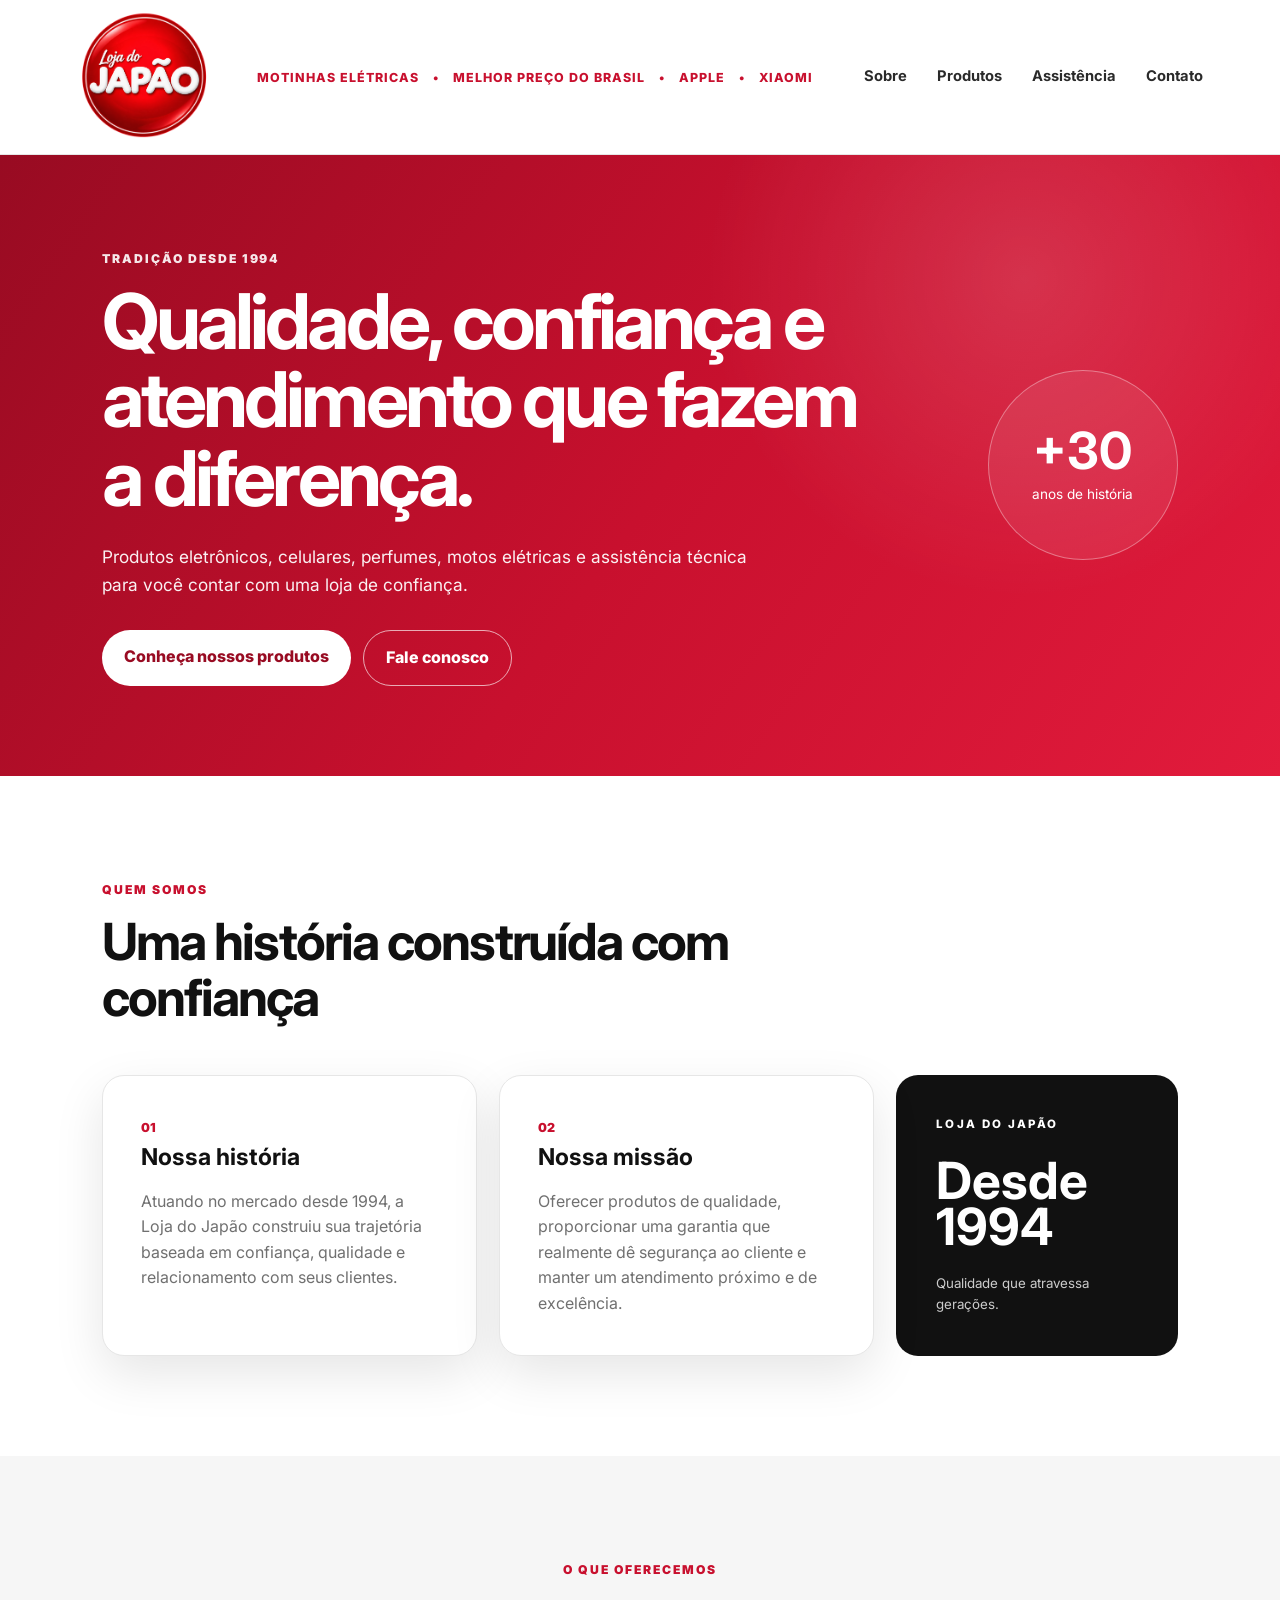
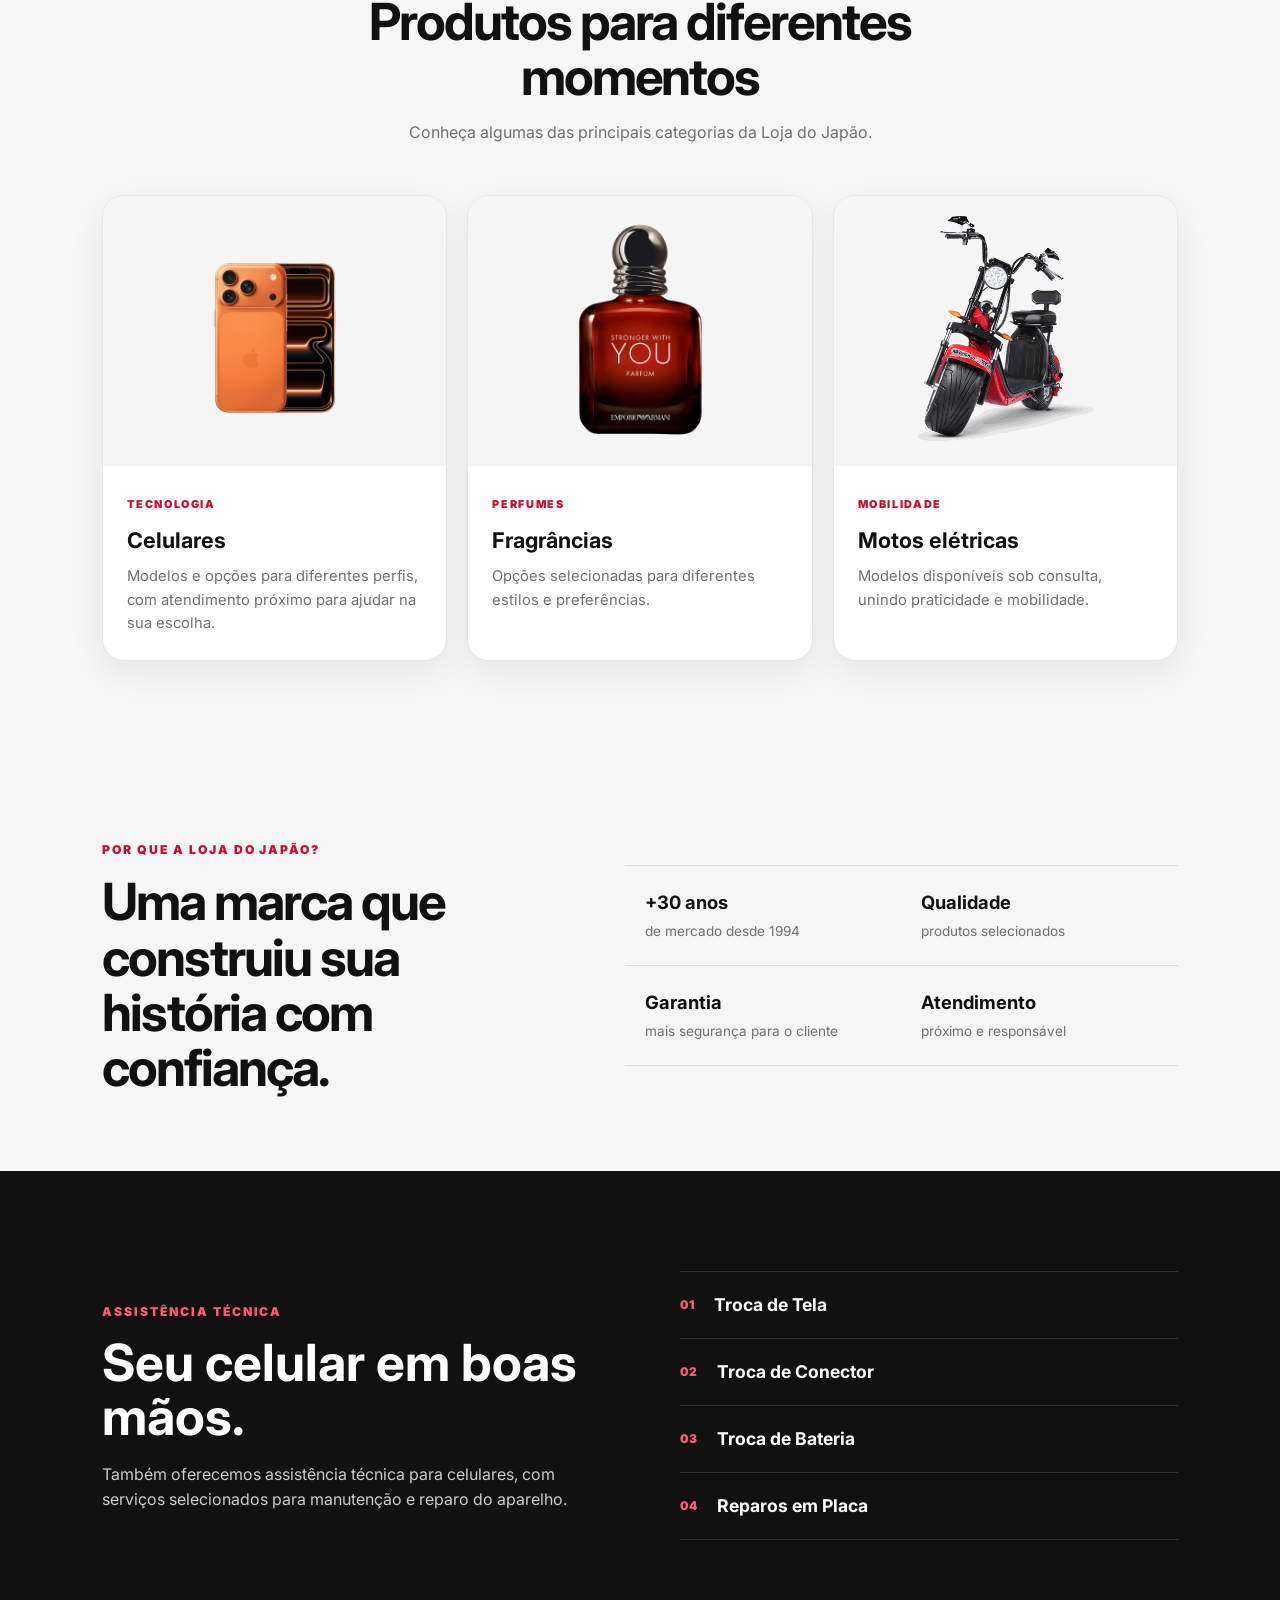
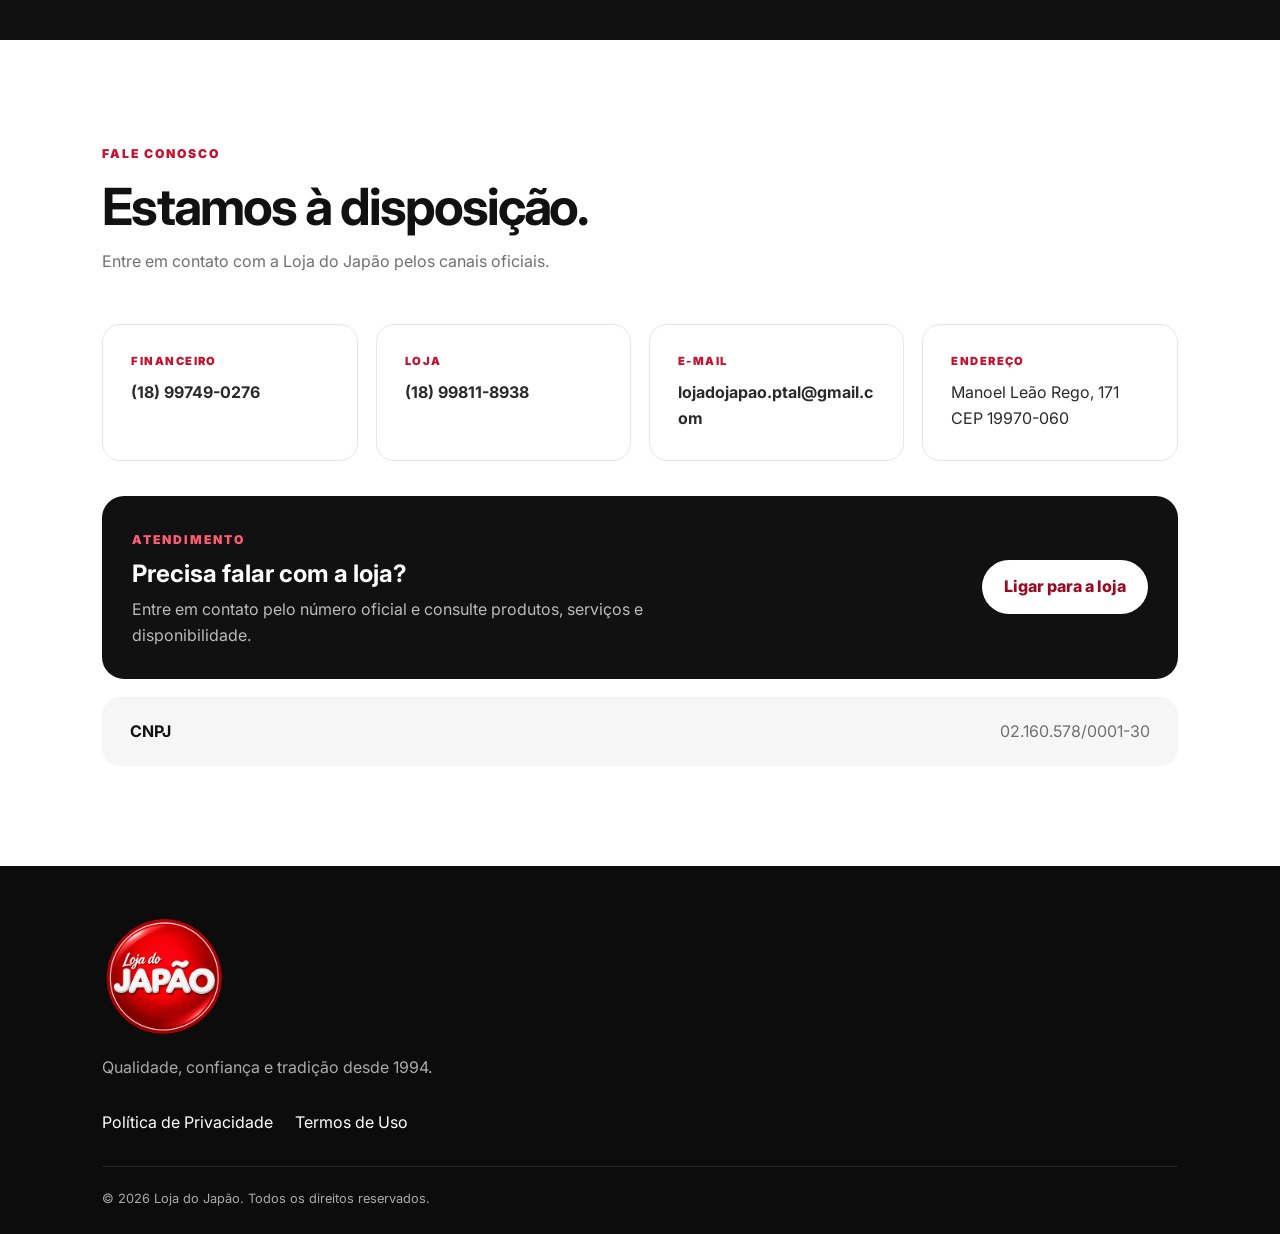
==== index.html @ 344b3c2f "primeira versao do site" ====
<!DOCTYPE html>
<html lang="pt-BR">
<head>
  <meta charset="UTF-8">
  <meta name="viewport" content="width=device-width, initial-scale=1.0">
  <meta name="description" content="Loja do Japão — produtos eletrônicos, celulares, perfumes, motos elétricas e assistência técnica. Desde 1994.">
  <title>Loja do Japão | Financeiro</title>
  <link rel="icon" type="image/png" href="../assets/47261f3b-9f89-4285-891b-f1431dbd8eb9.png">
  <link rel="stylesheet" href="style.css">
</head>
<body>
  <header class="site-header">
    <a class="brand" href="#inicio" aria-label="Loja do Japão - início">
      <img src="assets/47261f3b-9f89-4285-891b-f1431dbd8eb9.png" alt="Logo Loja do Japão">
    </a>

    <div class="header-message">
  <div class="message-track">
    <span>Motinhas Elétricas</span>
    <span>•</span>
    <span>Melhor preço do Brasil</span>
    <span>•</span>
    <span>Apple</span>
    <span>•</span>
    <span>Xiaomi</span>
    <span>•</span>
    <span>Samsung</span>
    <span>•</span>
    <span>Patinetes Elétricos</span>
    <span>•</span>
    <span>Motinhas Infantis</span>
    <span>•</span>
    <span>Qualidade</span>
    <span>•</span>

    <span>Motinhas Elétrica</span>
    <span>•</span>
    <span>Melhor preço do Brasil</span>
    <span>•</span>
    <span>Apple</span>
    <span>•</span>
    <span>Xiaomi</span>
    <span>•</span>
    <span>Samsung</span>
    <span>•</span>
    <span>Patinetes Elétricos</span>
    <span>•</span>
    <span>Motinhas Infantis</span>
    <span>•</span>
    <span>Qualidade</span>
    <span>•</span>
  </div>
</div>

    <button class="menu-toggle" aria-label="Abrir menu" aria-expanded="false">☰</button>

    <nav class="main-nav" aria-label="Navegação principal">
      <a href="#sobre">Sobre</a>
      <a href="#produtos">Produtos</a>
      <a href="#assistencia">Assistência</a>
      <a href="#contato">Contato</a>
    </nav>
  </header>

  <main>
    <section id="inicio" class="hero">
      <div class="hero-content">
        <span class="eyebrow">TRADIÇÃO DESDE 1994</span>
        <h1>Qualidade, confiança e atendimento que fazem a diferença.</h1>
        <p>
          Produtos eletrônicos, celulares, perfumes, motos elétricas e assistência técnica
          para você contar com uma loja de confiança.
        </p>
        <div class="hero-actions">
          <a class="button button-primary" href="#produtos">Conheça nossos produtos</a>
          <a class="button button-light" href="#contato">Fale conosco</a>
        </div>
      </div>
      <div class="hero-badge">
        <strong>+30</strong>
        <span>anos de história</span>
      </div>
    </section>

    <section id="sobre" class="section about">
      <div class="section-heading">
        <span class="eyebrow">QUEM SOMOS</span>
        <h2>Uma história construída com confiança</h2>
      </div>

      <div class="about-grid">
        <article class="about-card history-card">
          <span class="card-number">01</span>
          <h3>Nossa história</h3>
          <p>
            Atuando no mercado desde 1994, a Loja do Japão construiu sua trajetória
            baseada em confiança, qualidade e relacionamento com seus clientes.
          </p>
        </article>

        <article class="about-card mission-card">
          <span class="card-number">02</span>
          <h3>Nossa missão</h3>
          <p>
            Oferecer produtos de qualidade, proporcionar uma garantia que realmente
            dê segurança ao cliente e manter um atendimento próximo e de excelência.
          </p>
        </article>

        <article class="about-highlight">
          <span>LOJA DO JAPÃO</span>
          <strong>Desde<br>1994</strong>
          <small>Qualidade que atravessa gerações.</small>
        </article>
      </div>
    </section>

    <section id="produtos" class="section products-section">
      <div class="section-heading centered">
        <span class="eyebrow">O QUE OFERECEMOS</span>
        <h2>Produtos para diferentes momentos</h2>
        <p>Conheça algumas das principais categorias da Loja do Japão.</p>
      </div>

      <div class="product-showcase">
        <article class="showcase-card showcase-large">
          <div class="showcase-image">
            <img src="assets/produtos/iPhone-17-Pro-Max-Concept-Art-PNG.png" alt="Celulares disponíveis na Loja do Japão" loading="lazy">
          </div>
          <div class="showcase-copy">
            <span>TECNOLOGIA</span>
            <h3>Celulares</h3>
            <p>Modelos e opções para diferentes perfis, com atendimento próximo para ajudar na sua escolha.</p>
          </div>
        </article>

        <article class="showcase-card">
          <div class="showcase-image">
            <img src="assets/produtos/perfume-stronger-with-you.png" alt="Perfume Stronger With You" loading="lazy">
          </div>
          <div class="showcase-copy">
            <span>PERFUMES</span>
            <h3>Fragrâncias</h3>
            <p>Opções selecionadas para diferentes estilos e preferências.</p>
          </div>
        </article>

        <article class="showcase-card">
          <div class="showcase-image">
            <img src="assets/produtos/moto-eletrica-vermelha.png" alt="Moto elétrica vermelha" loading="lazy">
          </div>
          <div class="showcase-copy">
            <span>MOBILIDADE</span>
            <h3>Motos elétricas</h3>
            <p>Modelos disponíveis sob consulta, unindo praticidade e mobilidade.</p>
          </div>
        </article>
    </section>

    <section class="trust-section">
      <div class="trust-inner">
        <div class="trust-title">
          <span class="eyebrow">POR QUE A LOJA DO JAPÃO?</span>
          <h2>Uma marca que construiu sua história com confiança.</h2>
        </div>
        <div class="trust-items">
          <div><strong>+30 anos</strong><span>de mercado desde 1994</span></div>
          <div><strong>Qualidade</strong><span>produtos selecionados</span></div>
          <div><strong>Garantia</strong><span>mais segurança para o cliente</span></div>
          <div><strong>Atendimento</strong><span>próximo e responsável</span></div>
        </div>
      </div>
    </section>

    <section id="assistencia" class="section assistance-section">
      <div class="assistance-content">
        <div>
          <span class="eyebrow">ASSISTÊNCIA TÉCNICA</span>
          <h2>Seu celular em boas mãos.</h2>
          <p>
            Também oferecemos assistência técnica para celulares, com serviços
            selecionados para manutenção e reparo do aparelho.
          </p>
        </div>

        <div class="service-list">
          <div><span>01</span><strong>Troca de Tela</strong></div>
          <div><span>02</span><strong>Troca de Conector</strong></div>
          <div><span>03</span><strong>Troca de Bateria</strong></div>
          <div><span>04</span><strong>Reparos em Placa</strong></div>
        </div>
      </div>
    </section>

    <section id="contato" class="section contact-section">
      <div class="section-heading">
        <span class="eyebrow">FALE CONOSCO</span>
        <h2>Estamos à disposição.</h2>
        <p>Entre em contato com a Loja do Japão pelos canais oficiais.</p>
      </div>

      <div class="contact-grid">
        <div class="contact-item">
          <span>FINANCEIRO</span>
          <a href="tel:+5518997490276">(18) 99749-0276</a>
        </div>
        <div class="contact-item">
          <span>LOJA</span>
          <a href="tel:+5518998118938">(18) 99811-8938</a>
        </div>
        <div class="contact-item">
          <span>E-MAIL</span>
          <a href="mailto:lojadojapao.ptal@gmail.com">lojadojapao.ptal@gmail.com</a>
        </div>
        <div class="contact-item">
          <span>ENDEREÇO</span>
          <p>Manoel Leão Rego, 171<br>CEP 19970-060</p>
        </div>
      </div>

      <div class="contact-cta">
        <div>
          <span class="eyebrow">ATENDIMENTO</span>
          <h3>Precisa falar com a loja?</h3>
          <p>Entre em contato pelo número oficial e consulte produtos, serviços e disponibilidade.</p>
        </div>
        <a class="button button-primary" href="tel:+5518998118938">Ligar para a loja</a>
      </div>

      <div class="company-data">
        <strong>CNPJ</strong>
        <span>02.160.578/0001-30</span>
      </div>
    </section>
  </main>

  <footer class="site-footer">
    <div>
      <img src="assets/47261f3b-9f89-4285-891b-f1431dbd8eb9.png" alt="Loja do Japão">
      <p>Qualidade, confiança e tradição desde 1994.</p>
    </div>
    <div class="footer-links">
      <a href="pages/politica-privacidade.html">Política de Privacidade</a>
      <a href="pages/termos-de-uso.html">Termos de Uso</a>
    </div>
    <p class="copyright">© <span id="year"></span> Loja do Japão. Todos os direitos reservados.</p>
  </footer>

  <script src="script.js"></script>
</body>
</html>
---- style.css ----
@import url('https://fonts.googleapis.com/css2?family=Inter:wght@400;500;600;700;800;900&display=swap');

:root {
  --red: #c8102e;
  --red-dark: #980b22;
  --black: #111111;
  --text: #2a2a2a;
  --muted: #707070;
  --white: #ffffff;
  --light: #f6f6f6;
  --border: #e6e6e6;
  --radius: 22px;
  --shadow: 0 18px 50px rgba(0, 0, 0, .10);
}

* { box-sizing: border-box; margin: 0; padding: 0; }
html { scroll-behavior: smooth; }
body {
  font-family: Inter, Arial, sans-serif;
  color: var(--text);
  background: var(--white);
  line-height: 1.6;
}
a { color: inherit; text-decoration: none; }
img { max-width: 100%; display: block; }

.site-header {
  position: sticky;
  top: 0;
  z-index: 50;
  min-height: 86px;
  padding: 10px 6%;
  display: flex;
  align-items: center;
  justify-content: space-between;
  background: rgba(255,255,255,.96);
  border-bottom: 1px solid var(--border);
  backdrop-filter: blur(12px);
}
.brand img { width: 135px; }
.header-message {
  flex: 1;
  margin-left: 45px;
  margin-right: 50px;
  overflow: hidden;
  white-space: nowrap;
}

.message-track {
  display: inline-flex;
  align-items: center;
  gap: 14px;
  width: max-content;
  color: var(--red);
  font-size: .78rem;
  font-weight: 800;
  letter-spacing: .08em;
  text-transform: uppercase;
  animation: message-scroll 60s linear infinite;
}

@keyframes message-scroll {
  from {
    transform: translateX(0);
  }

  to {
    transform: translateX(-50%);
  }
}
.main-nav { display: flex; gap: 30px; align-items: center; }
.main-nav a { font-size: .92rem; font-weight: 700; }
.main-nav a:hover { color: var(--red); }
.menu-toggle { display: none; border: 0; background: none; font-size: 1.8rem; cursor: pointer; }

.hero {
  min-height: 620px;
  padding: 90px 8%;
  display: flex;
  align-items: center;
  justify-content: space-between;
  gap: 50px;
  color: var(--white);
  background:
    radial-gradient(circle at 80% 20%, rgba(255,255,255,.13), transparent 28%),
    linear-gradient(125deg, #980b22 0%, #c8102e 52%, #e21b3c 100%);
}
.hero-content { max-width: 760px; }
.eyebrow {
  display: inline-block;
  margin-bottom: 15px;
  color: var(--red);
  font-size: .76rem;
  font-weight: 900;
  letter-spacing: .16em;
}
.hero .eyebrow { color: #fff; opacity: .9; }
.hero h1 { max-width: 760px; font-size: clamp(2.5rem, 6vw, 5rem); line-height: 1.02; letter-spacing: -.05em; }
.hero p { max-width: 650px; margin: 25px 0 32px; font-size: 1.08rem; opacity: .94; }
.hero-actions { display: flex; flex-wrap: wrap; gap: 12px; }
.button { padding: 14px 22px; border-radius: 999px; font-weight: 800; }
.button-primary { background: var(--white); color: var(--red-dark); }
.button-light { border: 1px solid rgba(255,255,255,.65); color: #fff; }
.hero-badge {
  min-width: 190px; min-height: 190px; padding: 25px;
  border: 1px solid rgba(255,255,255,.35);
  border-radius: 50%;
  display: flex; flex-direction: column; align-items: center; justify-content: center;
  text-align: center; background: rgba(255,255,255,.08);
}
.hero-badge strong { font-size: 3.2rem; line-height: 1; }
.hero-badge span { margin-top: 8px; font-size: .85rem; }

.section { padding: 100px 8%; }
.section-heading { max-width: 720px; margin-bottom: 50px; }
.section-heading h2 { font-size: clamp(2rem, 4vw, 3.4rem); line-height: 1.08; letter-spacing: -.04em; color: var(--black); }
.section-heading p { margin-top: 15px; color: var(--muted); }
.centered { margin-left: auto; margin-right: auto; text-align: center; }

.about { background: #fff; }
.about-grid { display: grid; grid-template-columns: 1fr 1fr .75fr; gap: 22px; align-items: stretch; }
.about-card {
  position: relative; padding: 38px; border: 1px solid var(--border);
  border-radius: var(--radius); background: #fff; box-shadow: var(--shadow);
}
.about-card h3 { margin-bottom: 12px; font-size: 1.45rem; color: var(--black); }
.about-card p { color: var(--muted); }
.card-number { color: var(--red); font-weight: 900; font-size: .78rem; }
.about-highlight {
  padding: 40px; border-radius: var(--radius);
  background: var(--black); color: white;
  display: flex; flex-direction: column; justify-content: space-between;
}
.about-highlight span { font-size: .72rem; letter-spacing: .18em; font-weight: 800; }
.about-highlight strong { font-size: 3.2rem; line-height: .9; }
.about-highlight small { color: #ccc; }

.products-section { background: var(--light); }
.cards-grid { display: grid; grid-template-columns: repeat(3, 1fr); gap: 22px; }
.product-card {
  padding: 38px; background: #fff; border-radius: var(--radius);
  border: 1px solid var(--border); transition: transform .25s ease, box-shadow .25s ease;
}
.product-card:hover { transform: translateY(-7px); box-shadow: var(--shadow); }
.product-icon {
  width: 62px; height: 62px; display: grid; place-items: center;
  border-radius: 18px; background: #fff0f2; color: var(--red);
  font-size: 1.8rem; margin-bottom: 25px;
}
.product-card h3 { font-size: 1.35rem; margin-bottom: 10px; color: var(--black); }
.product-card p { color: var(--muted); }

.assistance-section { background: var(--black); color: white; }
.assistance-content { display: grid; grid-template-columns: 1fr 1fr; gap: 80px; align-items: center; }
.assistance-section h2 { color: white; font-size: clamp(2.2rem, 4vw, 3.8rem); line-height: 1.05; }
.assistance-section p { margin-top: 18px; color: #ccc; max-width: 600px; }
.assistance-section .eyebrow { color: #ff5b74; }
.service-list { border-top: 1px solid #333; }
.service-list div {
  padding: 19px 0; display: flex; align-items: center; gap: 20px;
  border-bottom: 1px solid #333;
}
.service-list span { color: #ff5b74; font-size: .75rem; font-weight: 900; }
.service-list strong { font-size: 1.1rem; }

.contact-section { background: #fff; }
.contact-grid { display: grid; grid-template-columns: repeat(4, 1fr); gap: 18px; }
.contact-item { padding: 28px; border: 1px solid var(--border); border-radius: 18px; }
.contact-item span { display: block; margin-bottom: 9px; color: var(--red); font-size: .7rem; font-weight: 900; letter-spacing: .13em; }
.contact-item a { font-weight: 700; overflow-wrap: anywhere; }
.contact-item a:hover { color: var(--red); }
.contact-item p { color: var(--text); }
.company-data {
  margin-top: 18px; padding: 22px 28px; border-radius: 18px;
  display: flex; gap: 12px; justify-content: space-between;
  background: var(--light);
}
.company-data strong { color: var(--black); }
.company-data span { color: var(--muted); }

.site-footer { padding: 50px 8% 25px; background: #0c0c0c; color: white; }
.site-footer img { width: 125px; margin-bottom: 15px; }
.site-footer p { color: #aaa; }
.footer-links { display: flex; gap: 22px; margin: 30px 0; flex-wrap: wrap; }
.footer-links a:hover { color: #ff5b74; }
.copyright { padding-top: 22px; border-top: 1px solid #292929; font-size: .8rem; }

.legal-page { max-width: 900px; margin: 0 auto; padding: 90px 7%; }
.legal-page h1 { margin-bottom: 12px; font-size: clamp(2.2rem, 5vw, 3.8rem); line-height: 1.05; color: var(--black); }
.legal-page h2 { margin-top: 38px; margin-bottom: 10px; color: var(--black); }
.legal-page p, .legal-page li { color: var(--muted); }
.legal-page ul { margin: 10px 0 0 20px; }
.back-link { display: block; width: fit-content; margin: 0 0 auto 35px auto; color: var(--red); font-weight: 800;
}

@media (max-width: 900px) {
  .hero { flex-direction: column; align-items: flex-start; }
  .hero-badge { align-self: flex-end; }
  .about-grid, .assistance-content { grid-template-columns: 1fr; }
  .cards-grid { grid-template-columns: 1fr 1fr; }
  .contact-grid { grid-template-columns: 1fr 1fr; }
}
@media (max-width: 650px) {
  .site-header { padding: 10px 5%; }
  .brand img { width: 112px; }
  .menu-toggle { display: block; }
  .main-nav {
    display: none; position: absolute; left: 5%; right: 5%; top: 78px;
    padding: 20px; flex-direction: column; align-items: flex-start;
    background: white; border: 1px solid var(--border); border-radius: 16px; box-shadow: var(--shadow);
  }
  .main-nav.open { display: flex; }
  .hero { min-height: 650px; padding: 70px 6%; }
  .hero h1 { font-size: 2.7rem; }
  .section { padding: 70px 6%; }
  .cards-grid, .contact-grid { grid-template-columns: 1fr; }
  .company-data { flex-direction: column; }
}

.product-showcase {
  max-width: 1280px;
  margin: 0 auto;
  display: grid;
  grid-template-columns: repeat(3, 1fr);
  gap: 20px;
}
.showcase-card {
  overflow: hidden;
  border-radius: var(--radius);
  background: #fff;
  border: 1px solid var(--border);
  box-shadow: 0 12px 35px rgba(0,0,0,.07);
  transition: transform .25s ease, box-shadow .25s ease;
}
.showcase-card:hover { transform: translateY(-6px); box-shadow: var(--shadow); }
.showcase-large { grid-row: auto; }
.showcase-image {
  height: 270px;
  display: flex;
  align-items: center;
  justify-content: center;
  padding: 20px;
  overflow: hidden;
  background: #f5f5f5;
}

.showcase-image img {
  display: block;
  width: 100%;
  height: 100%;
  max-width: 100%;
  max-height: 100%;
  object-fit: contain;
  object-position: center;
}
.showcase-copy { padding: 24px; }
.showcase-copy span {
  color: var(--red);
  font-size: .68rem;
  font-weight: 900;
  letter-spacing: .15em;
}
.showcase-copy h3 { margin: 7px 0 8px; font-size: 1.35rem; color: var(--black); }
.showcase-copy p { color: var(--muted); font-size: .92rem; }

.product-extra {
  margin-top: 20px;
  display: grid;
  grid-template-columns: 1fr 1fr;
  gap: 20px;
}
.product-extra div {
  position: relative;
  min-height: 190px;
  overflow: hidden;
  border-radius: var(--radius);
  background: #fff;
  border: 1px solid var(--border);
}
.product-extra img {
  display: block;
  width: 100%;
  height: 220px;
  object-fit: contain;
  object-position: center;
  padding: 18px;
}
.product-extra span {
  position: absolute;
  left: 18px;
  bottom: 16px;
  padding: 7px 12px;
  border-radius: 999px;
  background: rgba(0,0,0,.82);
  color: #fff;
  font-size: .75rem;
  font-weight: 800;
}

.trust-section {
  padding: 75px 8%;
  background: #f6f6f6;
}
.trust-inner {
  display: grid;
  grid-template-columns: .9fr 1.1fr;
  gap: 70px;
  align-items: center;
}
.trust-title h2 {
  max-width: 650px;
  font-size: clamp(2rem, 4vw, 3.2rem);
  line-height: 1.08;
  color: var(--black);
  letter-spacing: -.04em;
}
.trust-items {
  display: grid;
  grid-template-columns: 1fr 1fr;
  border-top: 1px solid #ddd;
}
.trust-items div {
  padding: 22px 20px;
  border-bottom: 1px solid #ddd;
}
.trust-items strong { display: block; color: var(--black); font-size: 1.15rem; }
.trust-items span { color: var(--muted); font-size: .85rem; }

.contact-cta {
  margin: 35px 0 18px;
  padding: 30px;
  border-radius: var(--radius);
  background: var(--black);
  color: white;
  display: flex;
  align-items: center;
  justify-content: space-between;
  gap: 30px;
}
.contact-cta .eyebrow { color: #ff5b74; margin-bottom: 6px; }
.contact-cta h3 { font-size: 1.5rem; }
.contact-cta p { color: #bbb; max-width: 600px; margin-top: 4px; }

@media (max-width: 1000px) {
  .product-showcase { grid-template-columns: 1fr 1fr; } 
  .showcase-large { grid-column: auto; }
  .trust-inner { grid-template-columns: 1fr; gap: 40px; }
}
@media (max-width: 650px) {
  .product-showcase { grid-template-columns: 1fr; }
  .showcase-image { height: 260px; }
  .product-extra { grid-template-columns: 1fr; }
  .trust-items { grid-template-columns: 1fr; }
  .contact-cta { flex-direction: column; align-items: flex-start; }
}
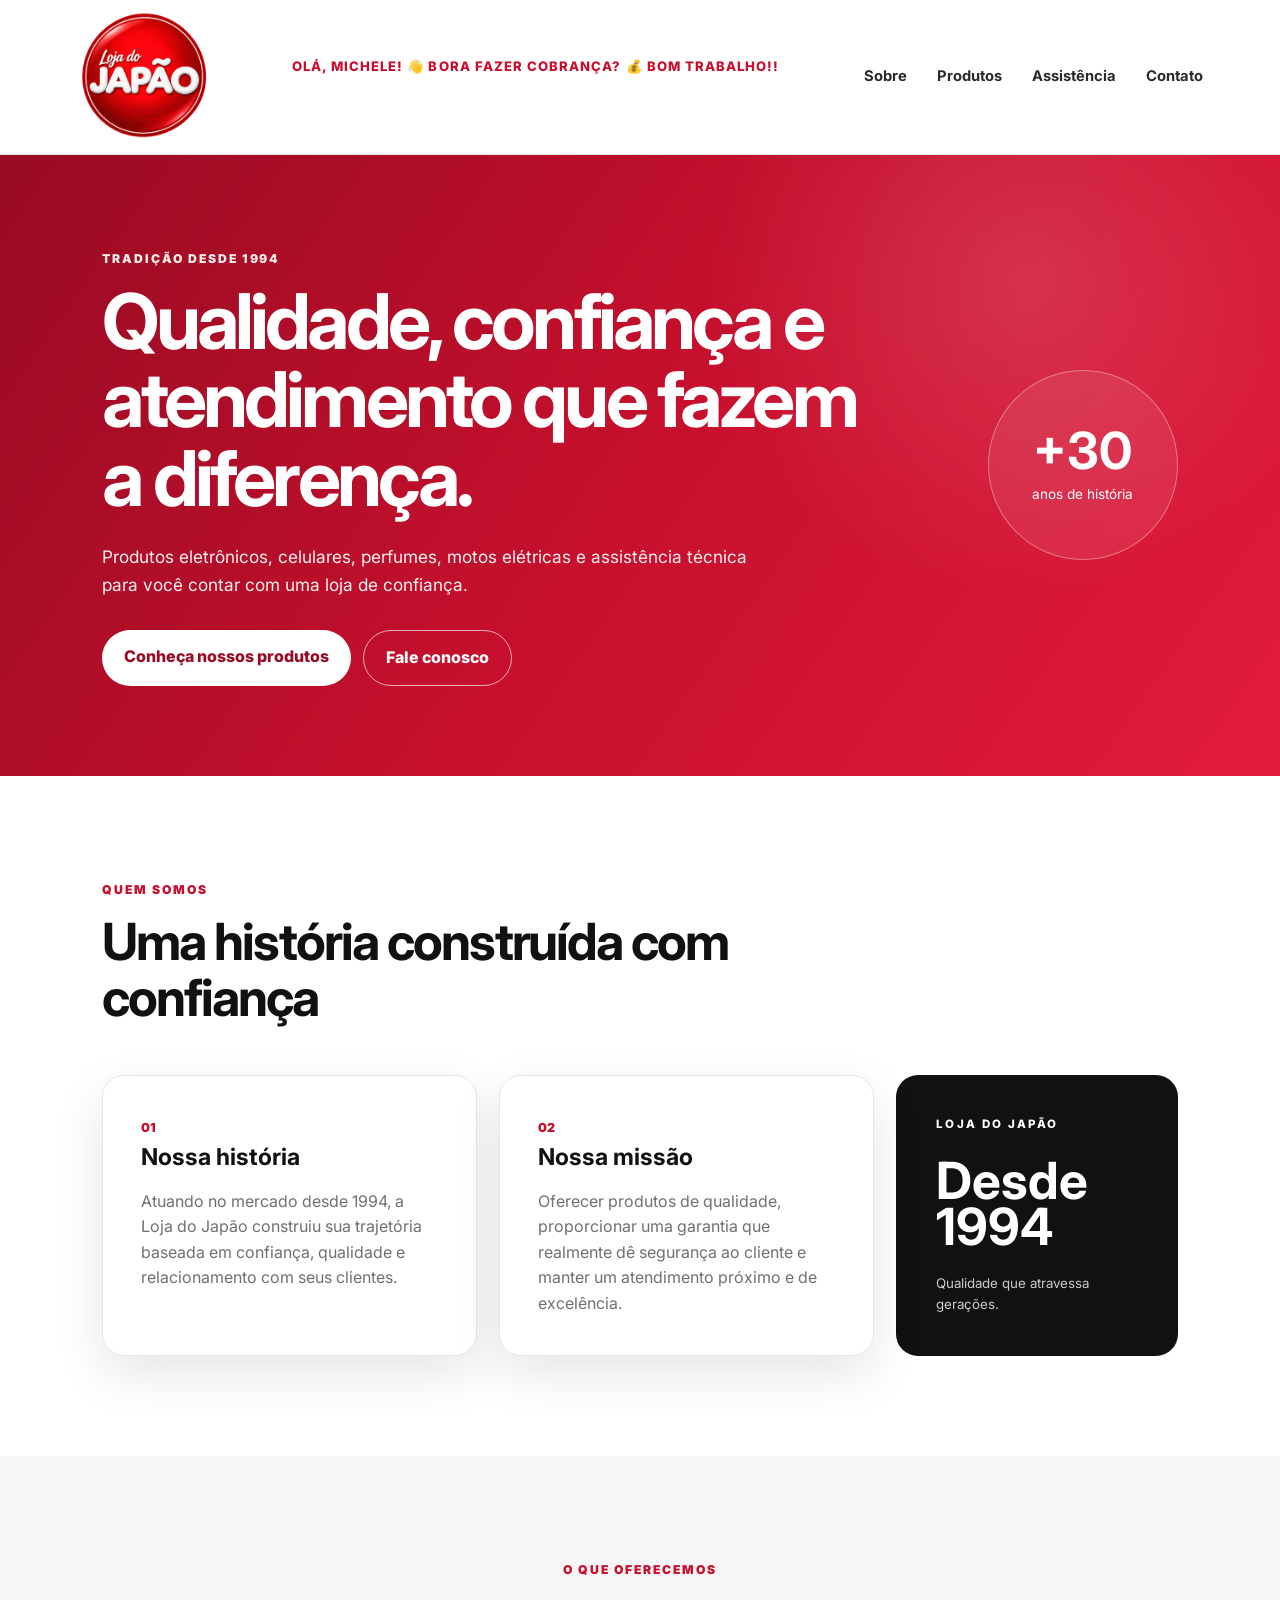
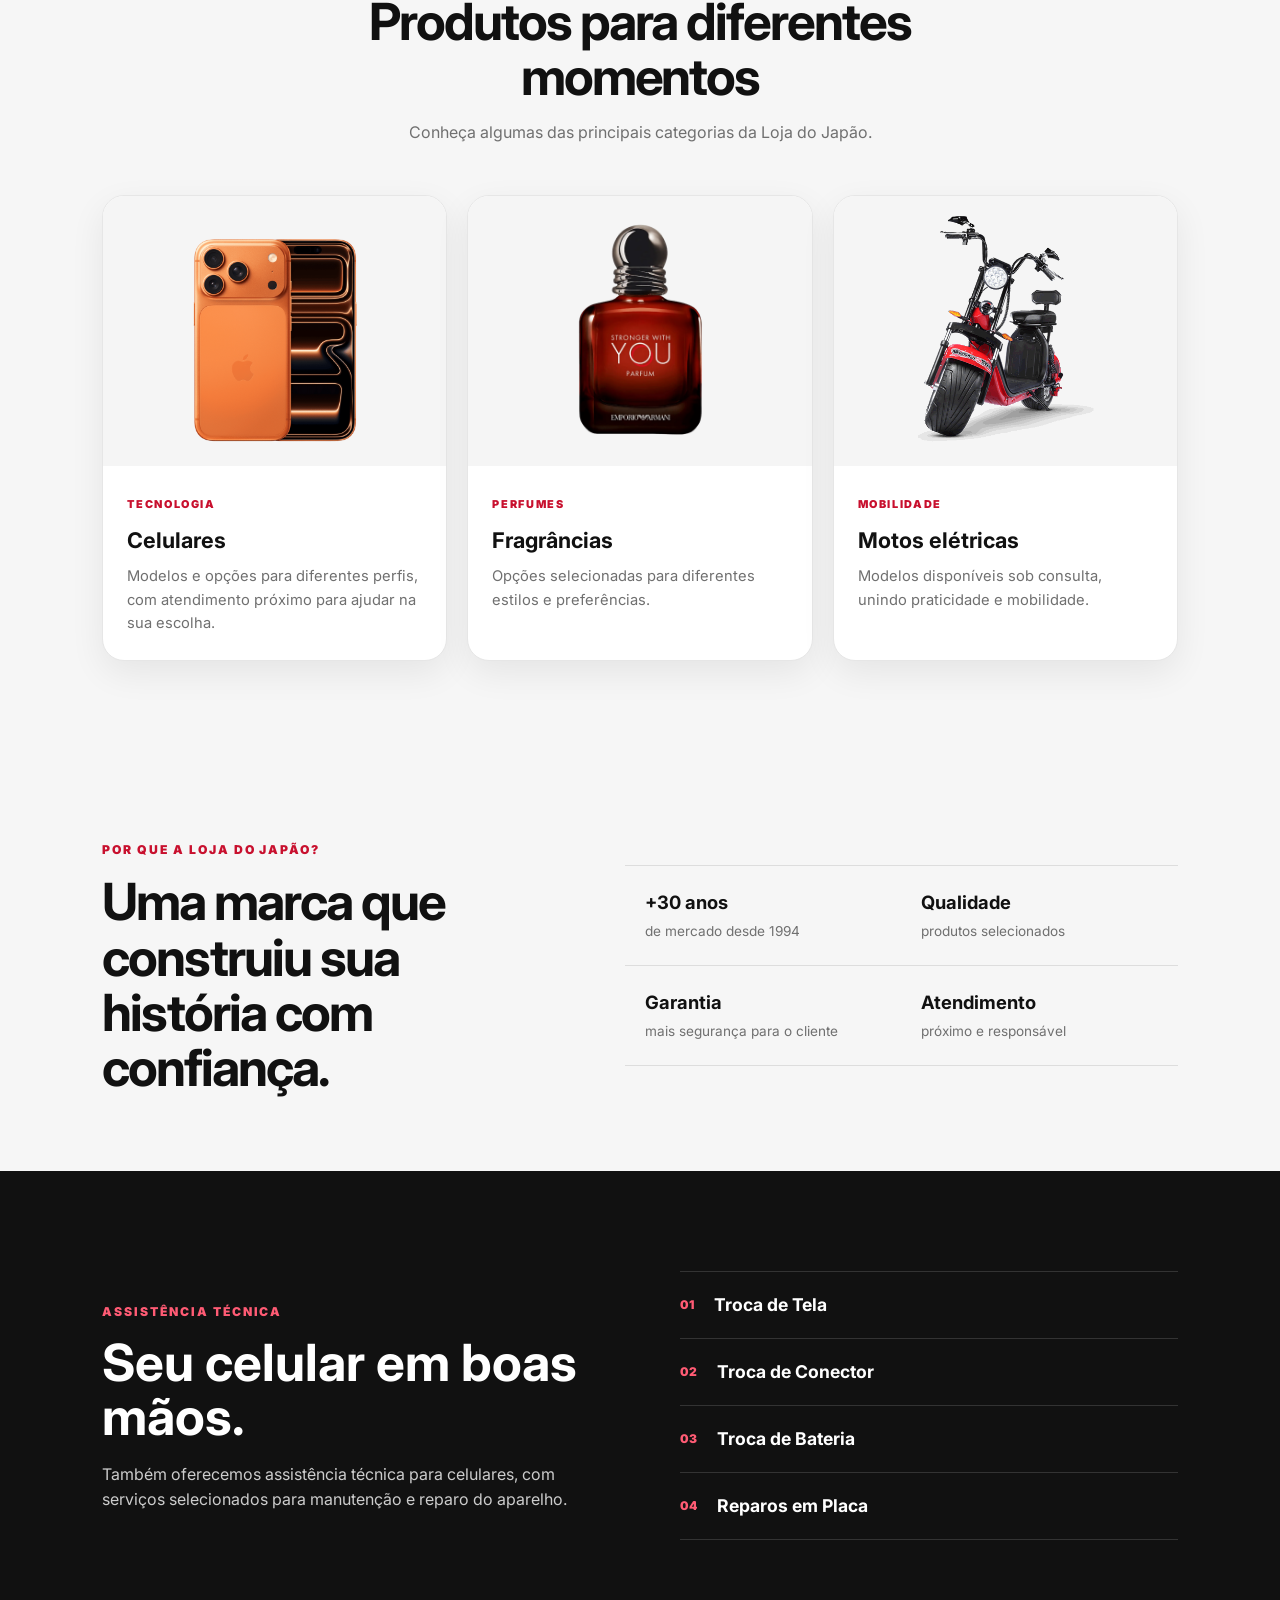
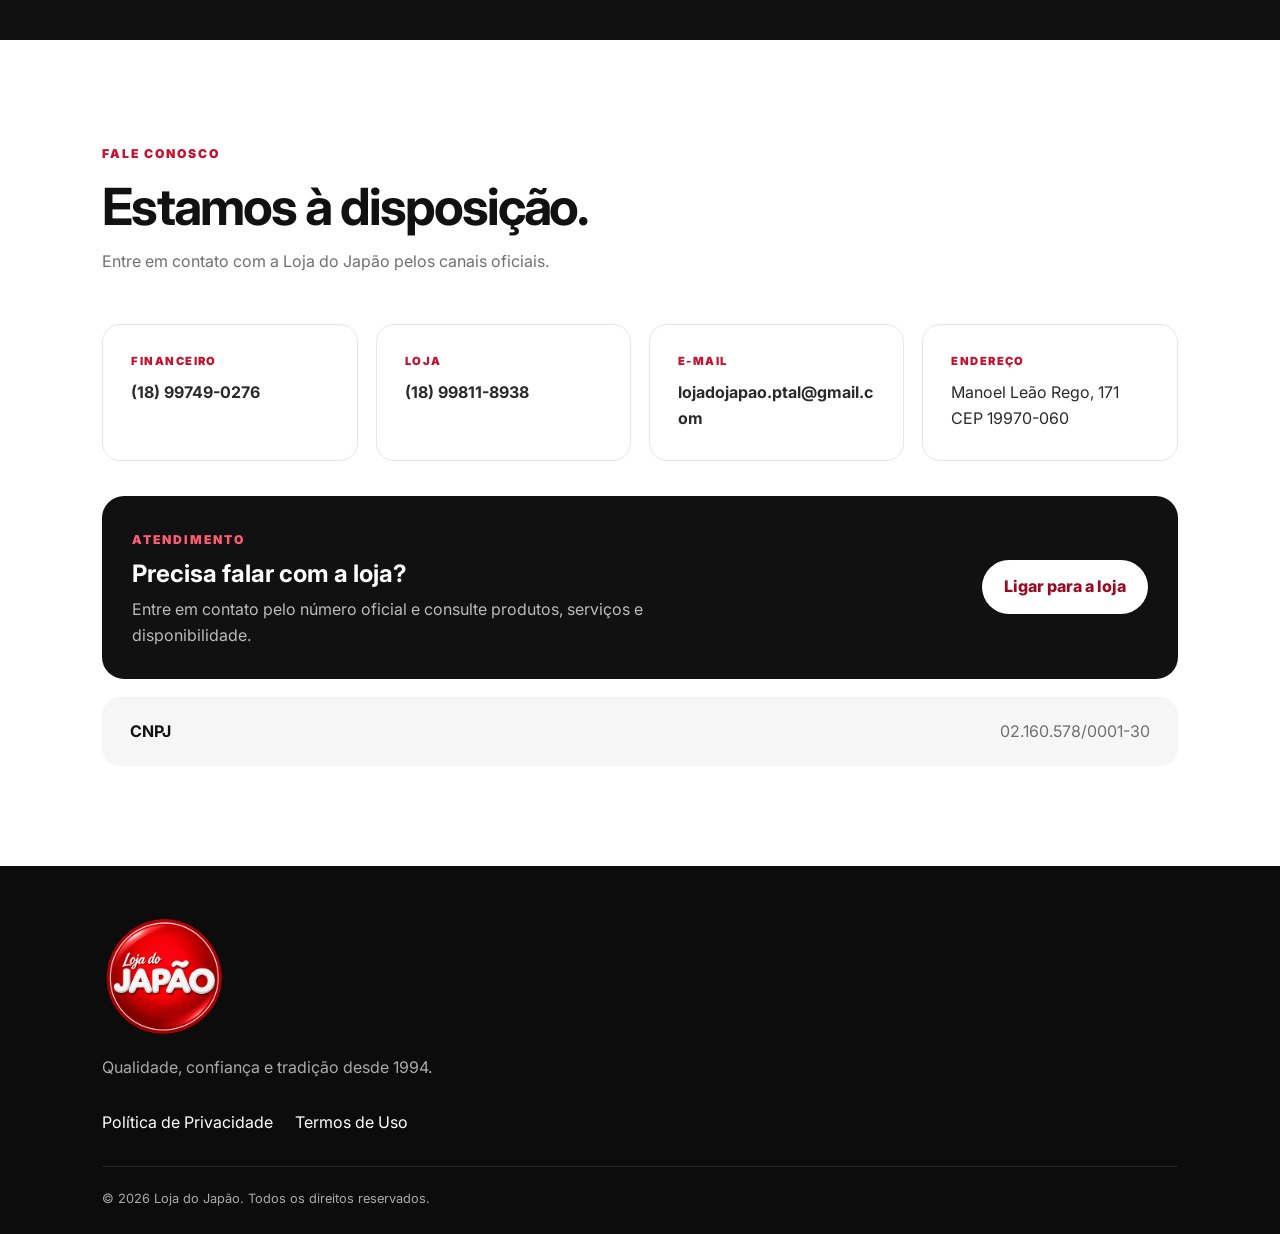
==== commit d2edc61c: "infos alterando algumas informações, colocando saudação e favicon." ====
--- a/index.html
+++ b/index.html
@@ -3,9 +3,9 @@
 <head>
   <meta charset="UTF-8">
   <meta name="viewport" content="width=device-width, initial-scale=1.0">
-  <meta name="description" content="Loja do Japão — produtos eletrônicos, celulares, perfumes, motos elétricas e assistência técnica. Desde 1994.">
+  <meta name="description" content="Loja do Japão — produtos eletrônicos, celulares, perfumes, motos elétricas e assistência técnica, desde 1994.">
   <title>Loja do Japão | Financeiro</title>
-  <link rel="icon" type="image/png" href="../assets/47261f3b-9f89-4285-891b-f1431dbd8eb9.png">
+  <link rel="icon" type="image/png" href="assets/47261f3b-9f89-4285-891b-f1431dbd8eb9.png">
   <link rel="stylesheet" href="style.css">
 </head>
 <body>
@@ -15,42 +15,56 @@
     </a>
 
     <div class="header-message">
-  <div class="message-track">
-    <span>Motinhas Elétricas</span>
-    <span>•</span>
-    <span>Melhor preço do Brasil</span>
-    <span>•</span>
-    <span>Apple</span>
-    <span>•</span>
-    <span>Xiaomi</span>
-    <span>•</span>
-    <span>Samsung</span>
-    <span>•</span>
-    <span>Patinetes Elétricos</span>
-    <span>•</span>
-    <span>Motinhas Infantis</span>
-    <span>•</span>
-    <span>Qualidade</span>
-    <span>•</span>
-
-    <span>Motinhas Elétrica</span>
-    <span>•</span>
-    <span>Melhor preço do Brasil</span>
-    <span>•</span>
-    <span>Apple</span>
-    <span>•</span>
-    <span>Xiaomi</span>
-    <span>•</span>
-    <span>Samsung</span>
-    <span>•</span>
-    <span>Patinetes Elétricos</span>
-    <span>•</span>
-    <span>Motinhas Infantis</span>
-    <span>•</span>
-    <span>Qualidade</span>
-    <span>•</span>
+
+  <div class="message-greeting" id="message-greeting">
+    Olá, Michele! 👋 Bora fazer cobrança? 💰 Bom trabalho!!
   </div>
+
+  <div class="message-track" id="message-track">
+
+    <div class="message-group">
+      <span>Motinhas Elétricas</span>
+      <span>•</span>
+      <span>Melhor preço do Brasil</span>
+      <span>•</span>
+      <span>Apple</span>
+      <span>•</span>
+      <span>Xiaomi</span>
+      <span>•</span>
+      <span>Samsung</span>
+      <span>•</span>
+      <span>Patinetes Elétricos</span>
+      <span>•</span>
+      <span>Motinhas Infantis</span>
+      <span>•</span>
+      <span>Qualidade</span>
+      <span>•</span>
+    </div>
+
+    <div class="message-group">
+      <span>Motinhas Elétricas</span>
+      <span>•</span>
+      <span>Melhor preço do Brasil</span>
+      <span>•</span>
+      <span>Apple</span>
+      <span>•</span>
+      <span>Xiaomi</span>
+      <span>•</span>
+      <span>Samsung</span>
+      <span>•</span>
+      <span>Patinetes Elétricos</span>
+      <span>•</span>
+      <span>Motinhas Infantis</span>
+      <span>•</span>
+      <span>Qualidade</span>
+      <span>•</span>
+    </div>
+
+  </div>
+
 </div>
+    
+  </div>
 
     <button class="menu-toggle" aria-label="Abrir menu" aria-expanded="false">☰</button>
 
--- a/style.css
+++ b/style.css
@@ -37,26 +37,70 @@
   border-bottom: 1px solid var(--border);
   backdrop-filter: blur(12px);
 }
+
 .brand img { width: 135px; }
+
 .header-message {
   flex: 1;
   margin-left: 45px;
   margin-right: 50px;
   overflow: hidden;
   white-space: nowrap;
-}
+  min-width: 0;
+}
+
+/* Mensagem de boas-vindas */
+
+.message-greeting {
+  display: none;
+  align-items: center;
+  justify-content: center;
+  height: 40px;
+
+  color: var(--red);
+  font-size: .82rem;
+  font-weight: 800;
+  letter-spacing: .08em;
+  text-transform: uppercase;
+
+  opacity: 0;
+  transform: translateY(8px);
+  transition: opacity .5s ease, transform .5s ease;
+}
+
+.message-greeting.show {
+  display: flex;
+  opacity: 1;
+  transform: translateY(0);
+}
+
+/* Looping das mensagens */
 
 .message-track {
-  display: inline-flex;
-  align-items: center;
-  gap: 14px;
+  display: flex;
   width: max-content;
   color: var(--red);
   font-size: .78rem;
   font-weight: 800;
   letter-spacing: .08em;
   text-transform: uppercase;
-  animation: message-scroll 60s linear infinite;
+
+  animation: message-scroll 50s linear infinite;
+
+  opacity: 0;
+  transition: opacity .5s ease;
+}
+
+.message-track.show {
+  opacity: 1;
+}
+
+.message-group {
+  display: inline-flex;
+  align-items: center;
+  gap: 14px;
+  padding-right: 14px;
+  flex-shrink: 0;
 }
 
 @keyframes message-scroll {
@@ -68,6 +112,7 @@
     transform: translateX(-50%);
   }
 }
+
 .main-nav { display: flex; gap: 30px; align-items: center; }
 .main-nav a { font-size: .92rem; font-weight: 700; }
 .main-nav a:hover { color: var(--red); }
@@ -353,3 +398,7 @@
   .trust-items { grid-template-columns: 1fr; }
   .contact-cta { flex-direction: column; align-items: flex-start; }
 }
+
+.showcase-large .showcase-image img {
+  transform: scale(1.35);
+}
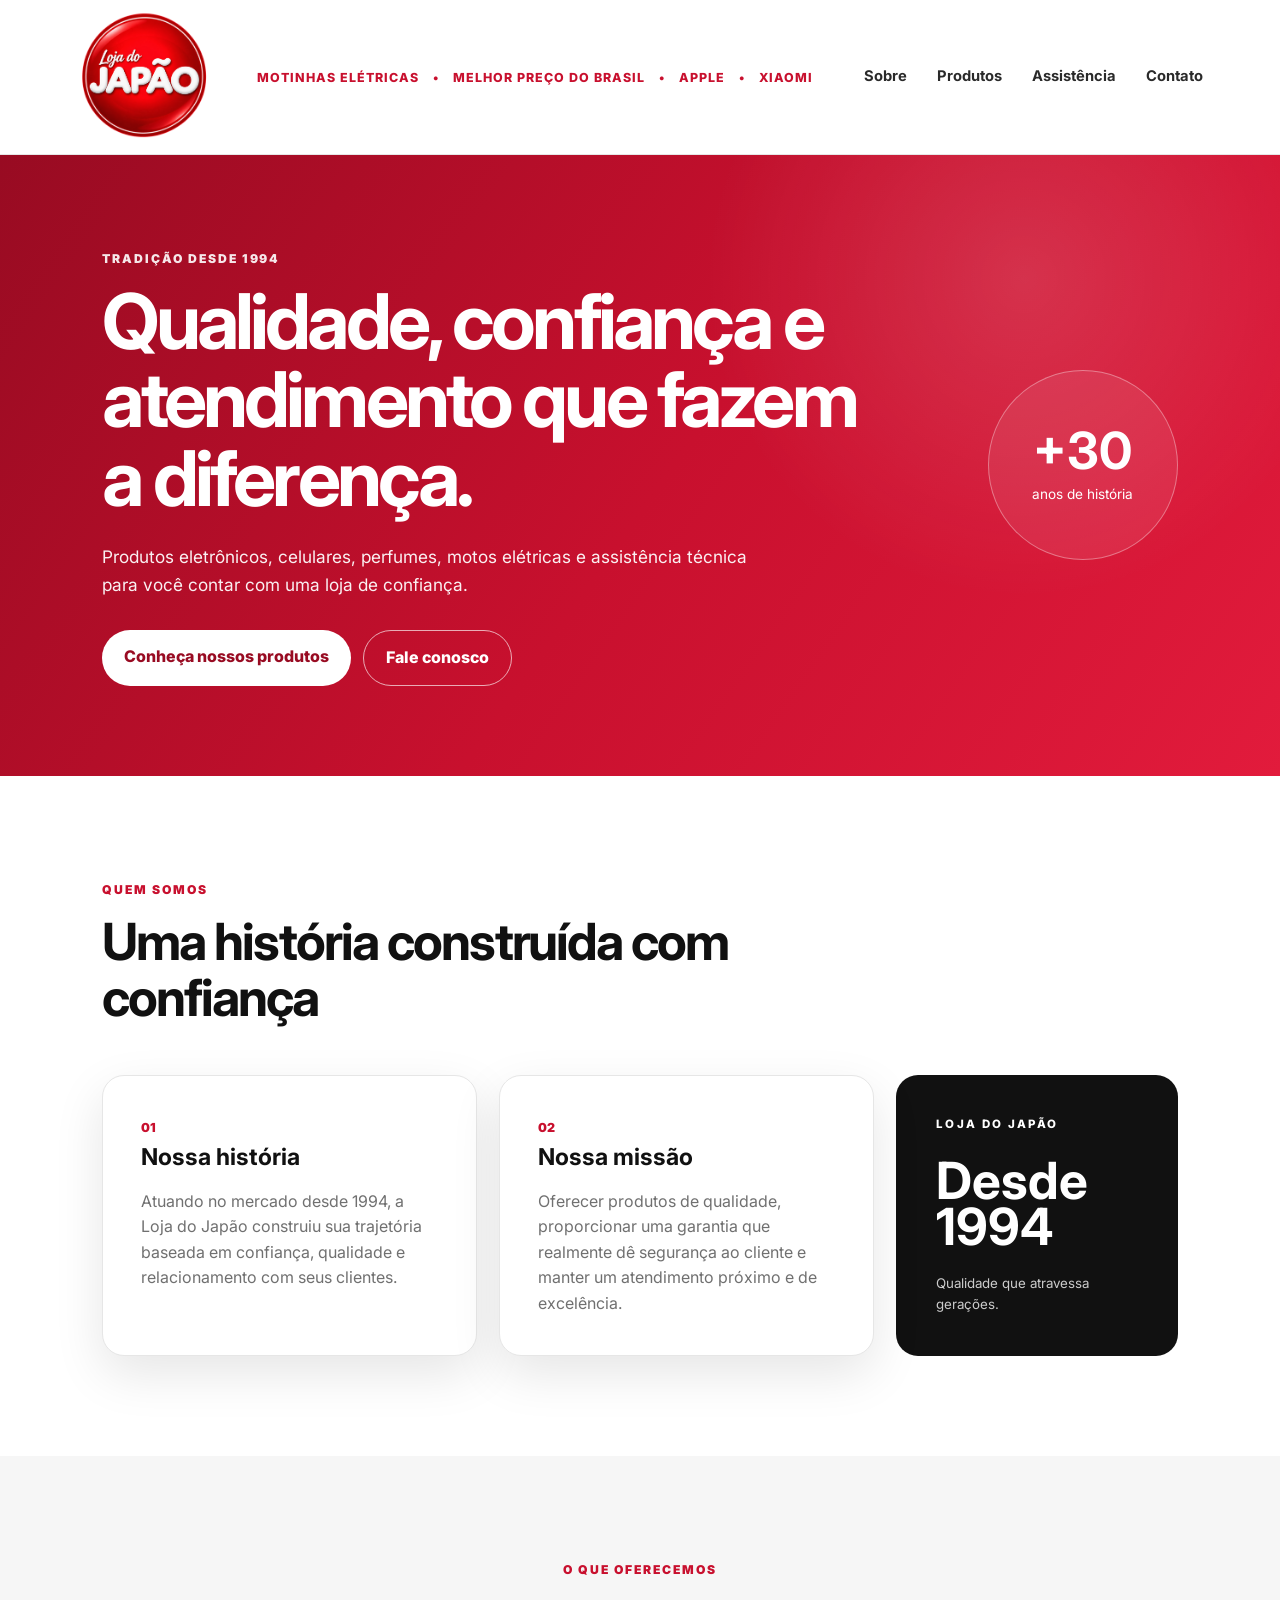
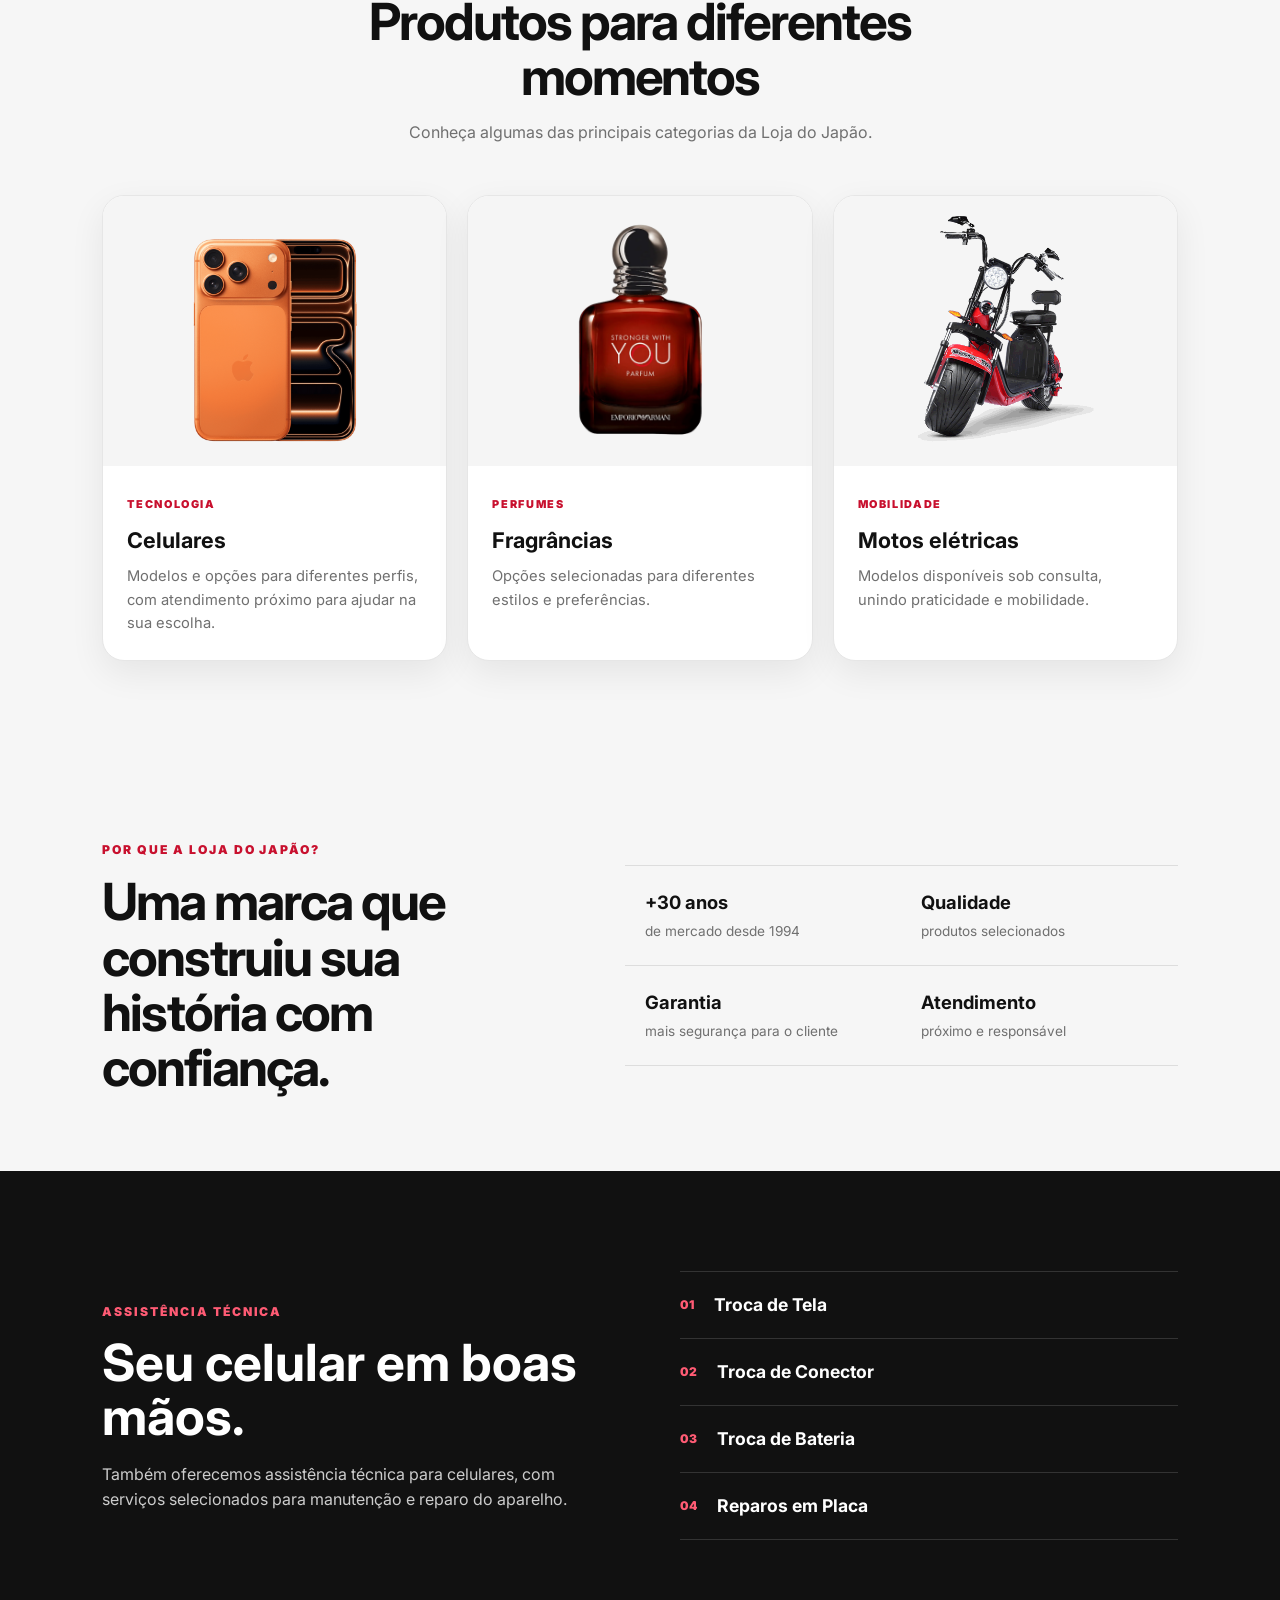
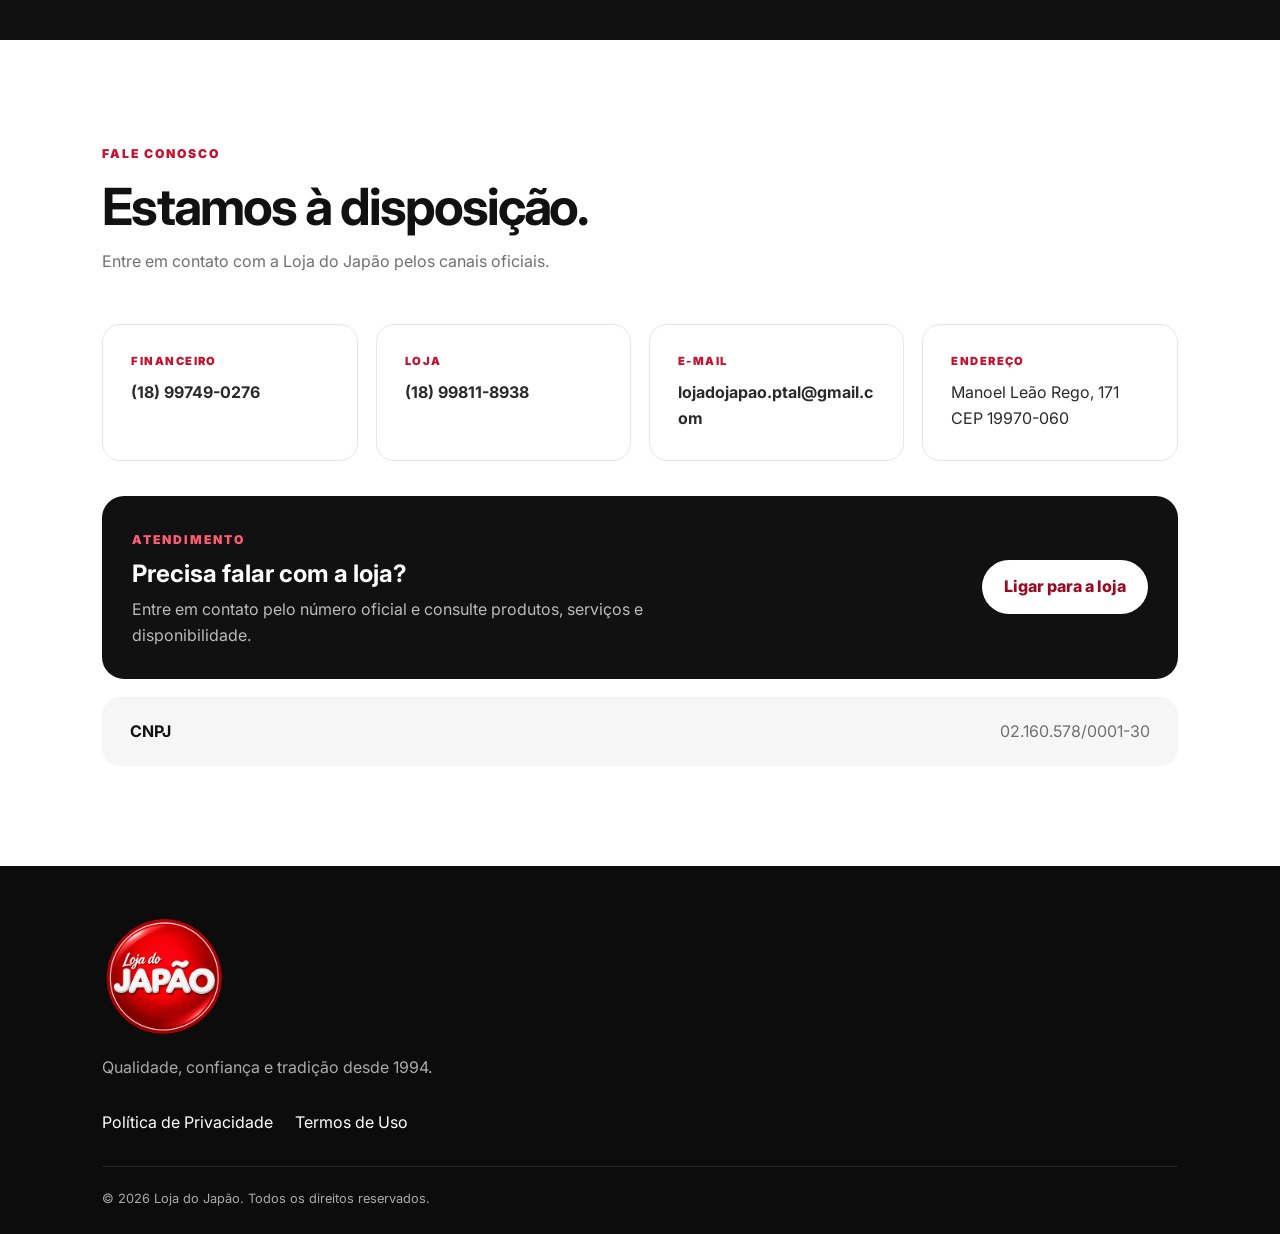
==== commit d3036aaa: "mensagem alterando mensagens que foram programadas para disparar quando abrir o site." ====
--- a/index.html
+++ b/index.html
@@ -15,52 +15,41 @@
     </a>
 
     <div class="header-message">
-
-  <div class="message-greeting" id="message-greeting">
-    Olá, Michele! 👋 Bora fazer cobrança? 💰 Bom trabalho!!
+  <div class="message-track">
+    <span>Motinhas Elétricas</span>
+    <span>•</span>
+    <span>Melhor preço do Brasil</span>
+    <span>•</span>
+    <span>Apple</span>
+    <span>•</span>
+    <span>Xiaomi</span>
+    <span>•</span>
+    <span>Samsung</span>
+    <span>•</span>
+    <span>Patinetes Elétricos</span>
+    <span>•</span>
+    <span>Motinhas Infantis</span>
+    <span>•</span>
+    <span>Qualidade</span>
+    <span>•</span>
+    <span>Motinhas Elétrica</span>
+    <span>•</span>
+    <span>Melhor preço do Brasil</span>
+    <span>•</span>
+    <span>Apple</span>
+    <span>•</span>
+    <span>Xiaomi</span>
+    <span>•</span>
+    <span>Samsung</span>
+    <span>•</span>
+    <span>Patinetes Elétricos</span>
+    <span>•</span>
+    <span>Motinhas Infantis</span>
+    <span>•</span>
+    <span>Qualidade</span>
+    <span>•</span>
   </div>
-
-  <div class="message-track" id="message-track">
-
-    <div class="message-group">
-      <span>Motinhas Elétricas</span>
-      <span>•</span>
-      <span>Melhor preço do Brasil</span>
-      <span>•</span>
-      <span>Apple</span>
-      <span>•</span>
-      <span>Xiaomi</span>
-      <span>•</span>
-      <span>Samsung</span>
-      <span>•</span>
-      <span>Patinetes Elétricos</span>
-      <span>•</span>
-      <span>Motinhas Infantis</span>
-      <span>•</span>
-      <span>Qualidade</span>
-      <span>•</span>
-    </div>
-
-    <div class="message-group">
-      <span>Motinhas Elétricas</span>
-      <span>•</span>
-      <span>Melhor preço do Brasil</span>
-      <span>•</span>
-      <span>Apple</span>
-      <span>•</span>
-      <span>Xiaomi</span>
-      <span>•</span>
-      <span>Samsung</span>
-      <span>•</span>
-      <span>Patinetes Elétricos</span>
-      <span>•</span>
-      <span>Motinhas Infantis</span>
-      <span>•</span>
-      <span>Qualidade</span>
-      <span>•</span>
-    </div>
-
-  </div>
+</div>
 
 </div>
     
--- a/style.css
+++ b/style.css
@@ -46,68 +46,25 @@
   margin-right: 50px;
   overflow: hidden;
   white-space: nowrap;
-  min-width: 0;
-}
-
-/* Mensagem de boas-vindas */
-
-.message-greeting {
-  display: none;
-  align-items: center;
-  justify-content: center;
-  height: 40px;
-
-  color: var(--red);
-  font-size: .82rem;
-  font-weight: 800;
-  letter-spacing: .08em;
-  text-transform: uppercase;
-
-  opacity: 0;
-  transform: translateY(8px);
-  transition: opacity .5s ease, transform .5s ease;
-}
-
-.message-greeting.show {
-  display: flex;
-  opacity: 1;
-  transform: translateY(0);
-}
-
-/* Looping das mensagens */
+}
 
 .message-track {
-  display: flex;
+  display: inline-flex;
+  align-items: center;
+  gap: 14px;
   width: max-content;
   color: var(--red);
   font-size: .78rem;
   font-weight: 800;
   letter-spacing: .08em;
   text-transform: uppercase;
-
-  animation: message-scroll 50s linear infinite;
-
-  opacity: 0;
-  transition: opacity .5s ease;
-}
-
-.message-track.show {
-  opacity: 1;
-}
-
-.message-group {
-  display: inline-flex;
-  align-items: center;
-  gap: 14px;
-  padding-right: 14px;
-  flex-shrink: 0;
+  animation: message-scroll 60s linear infinite;
 }
 
 @keyframes message-scroll {
   from {
     transform: translateX(0);
   }
-
   to {
     transform: translateX(-50%);
   }
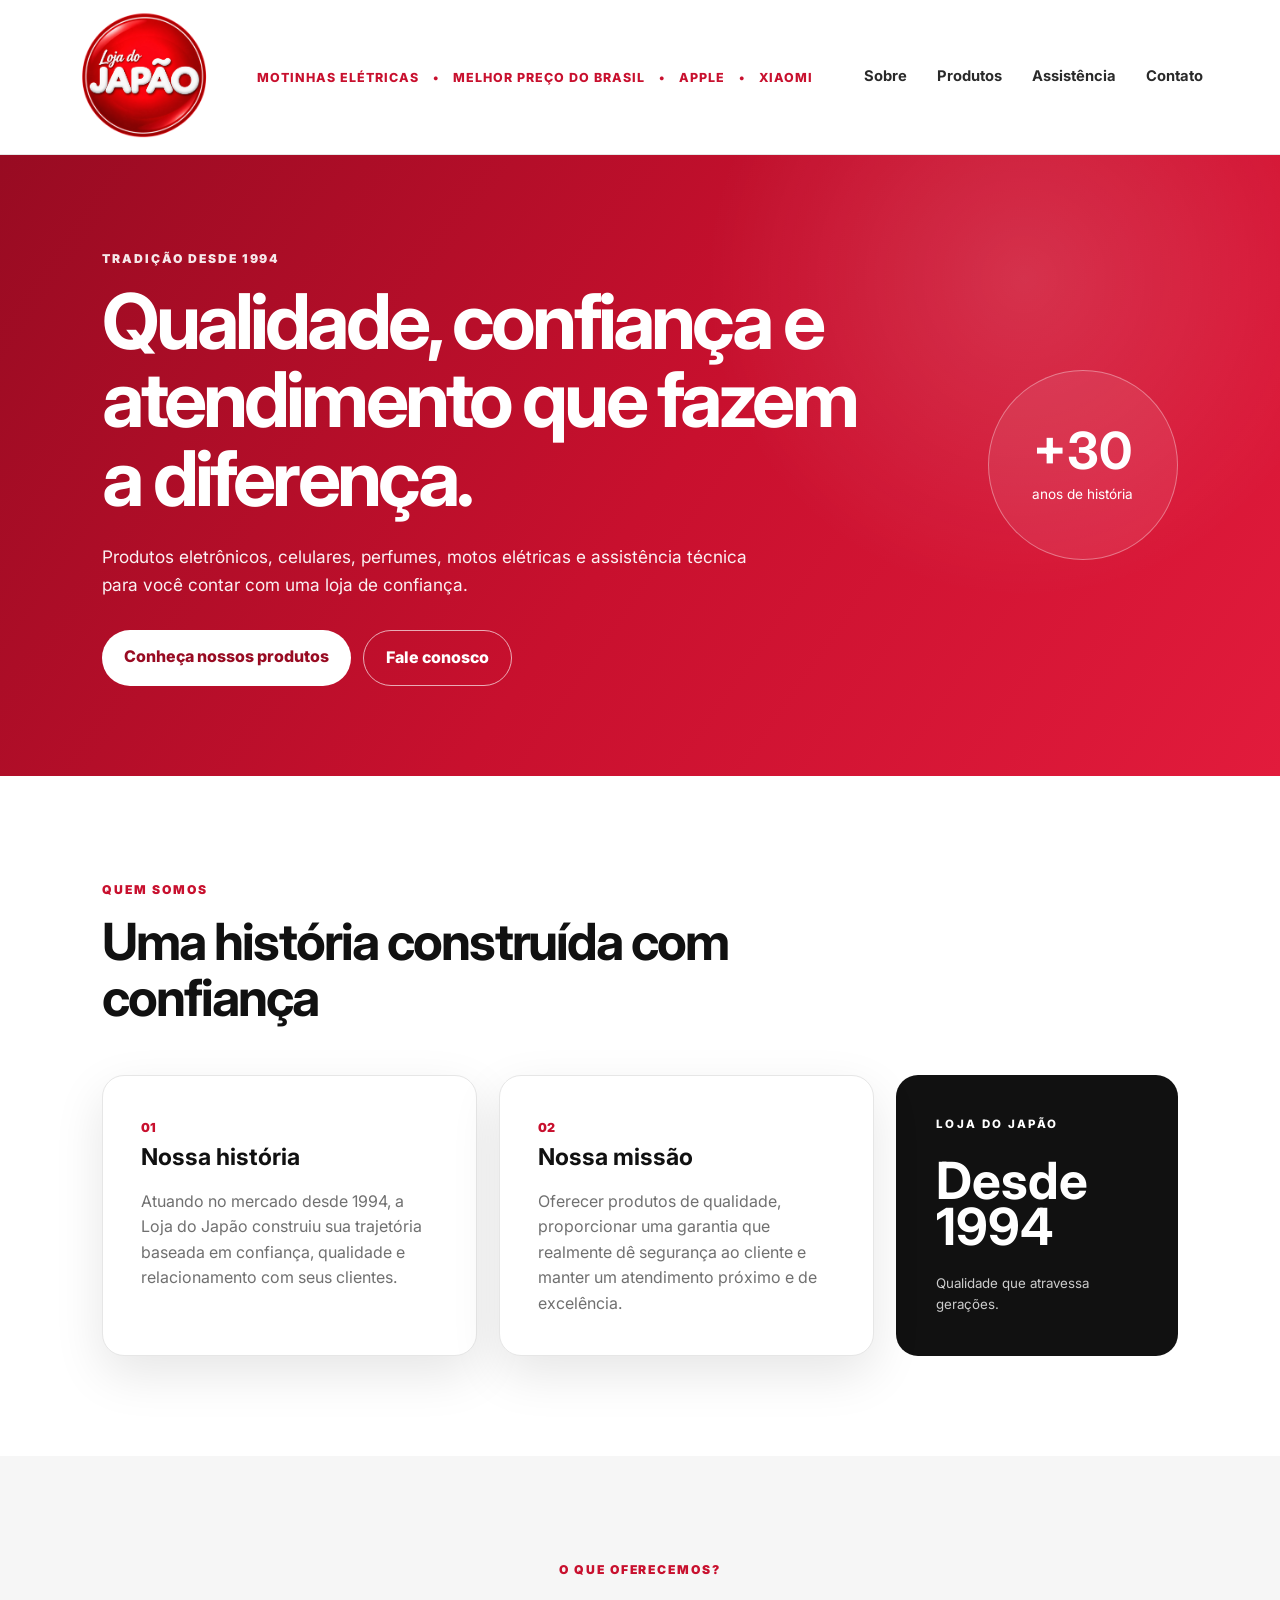
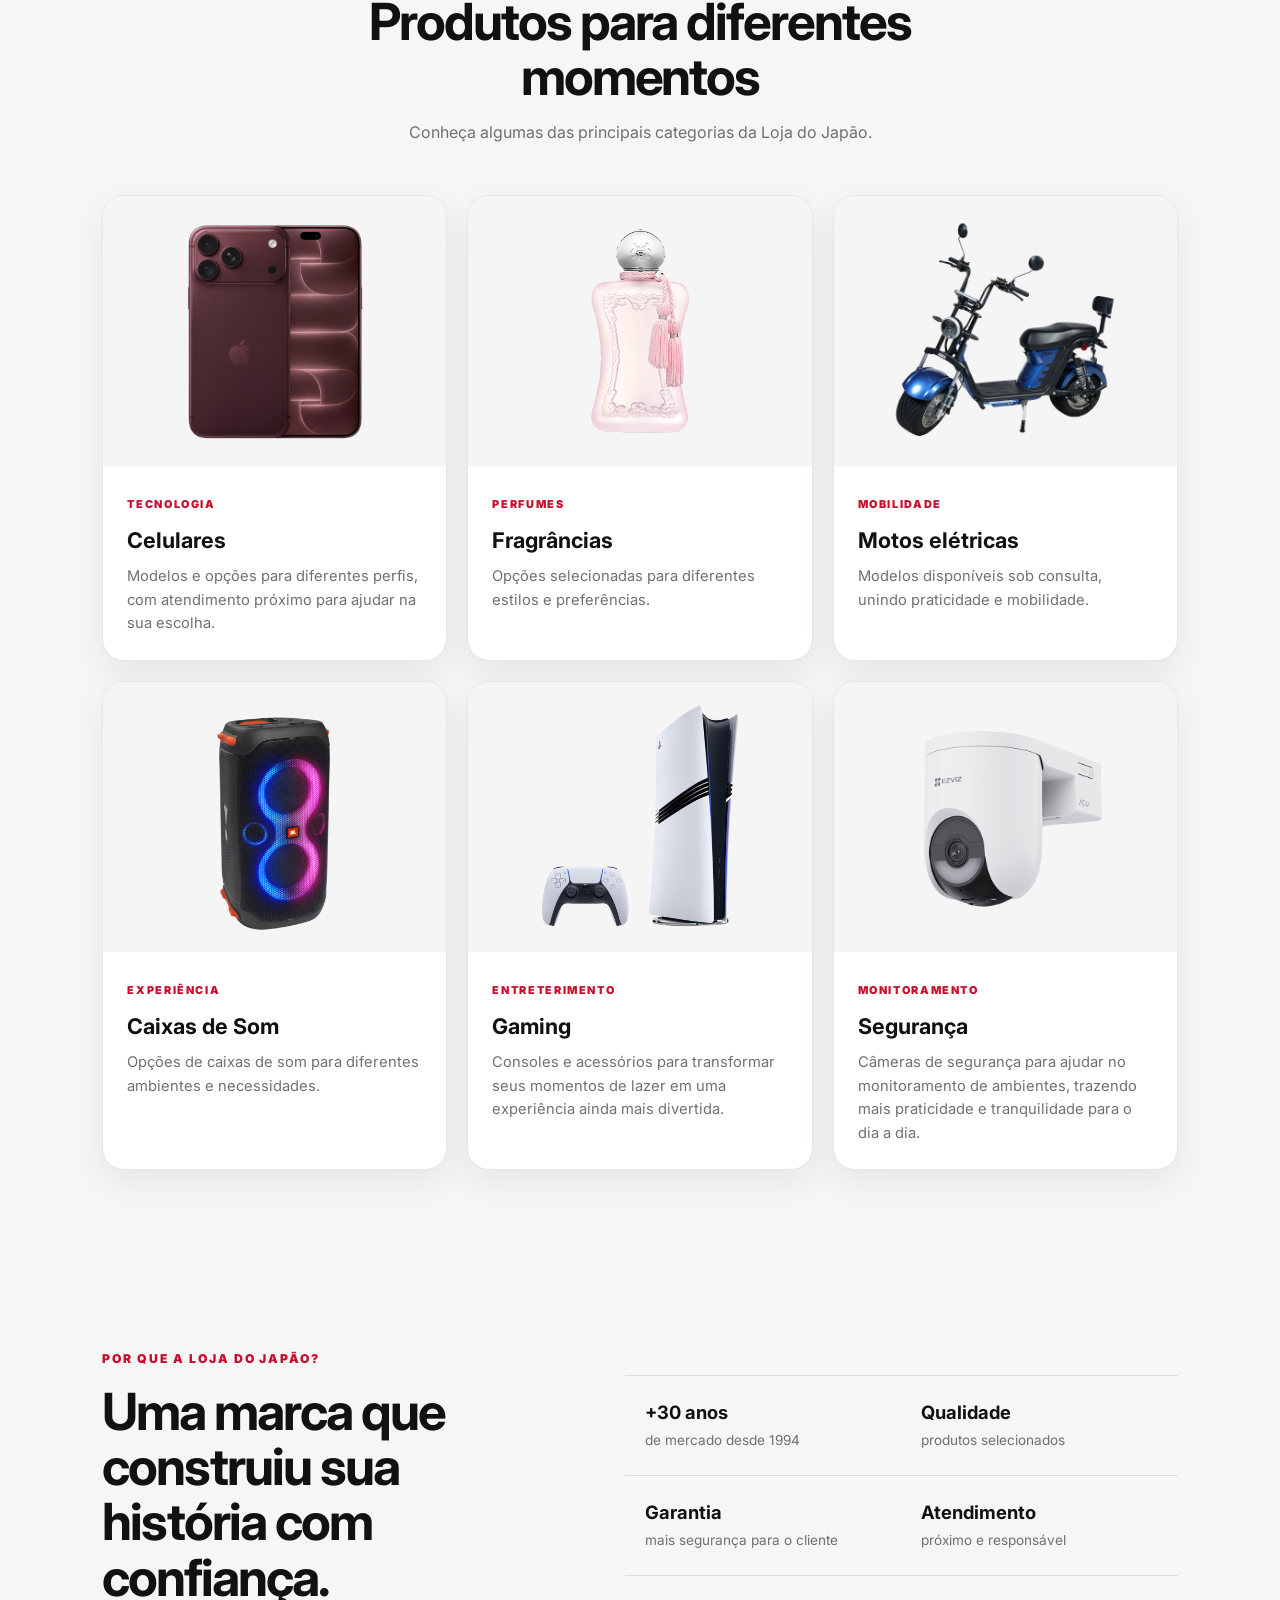
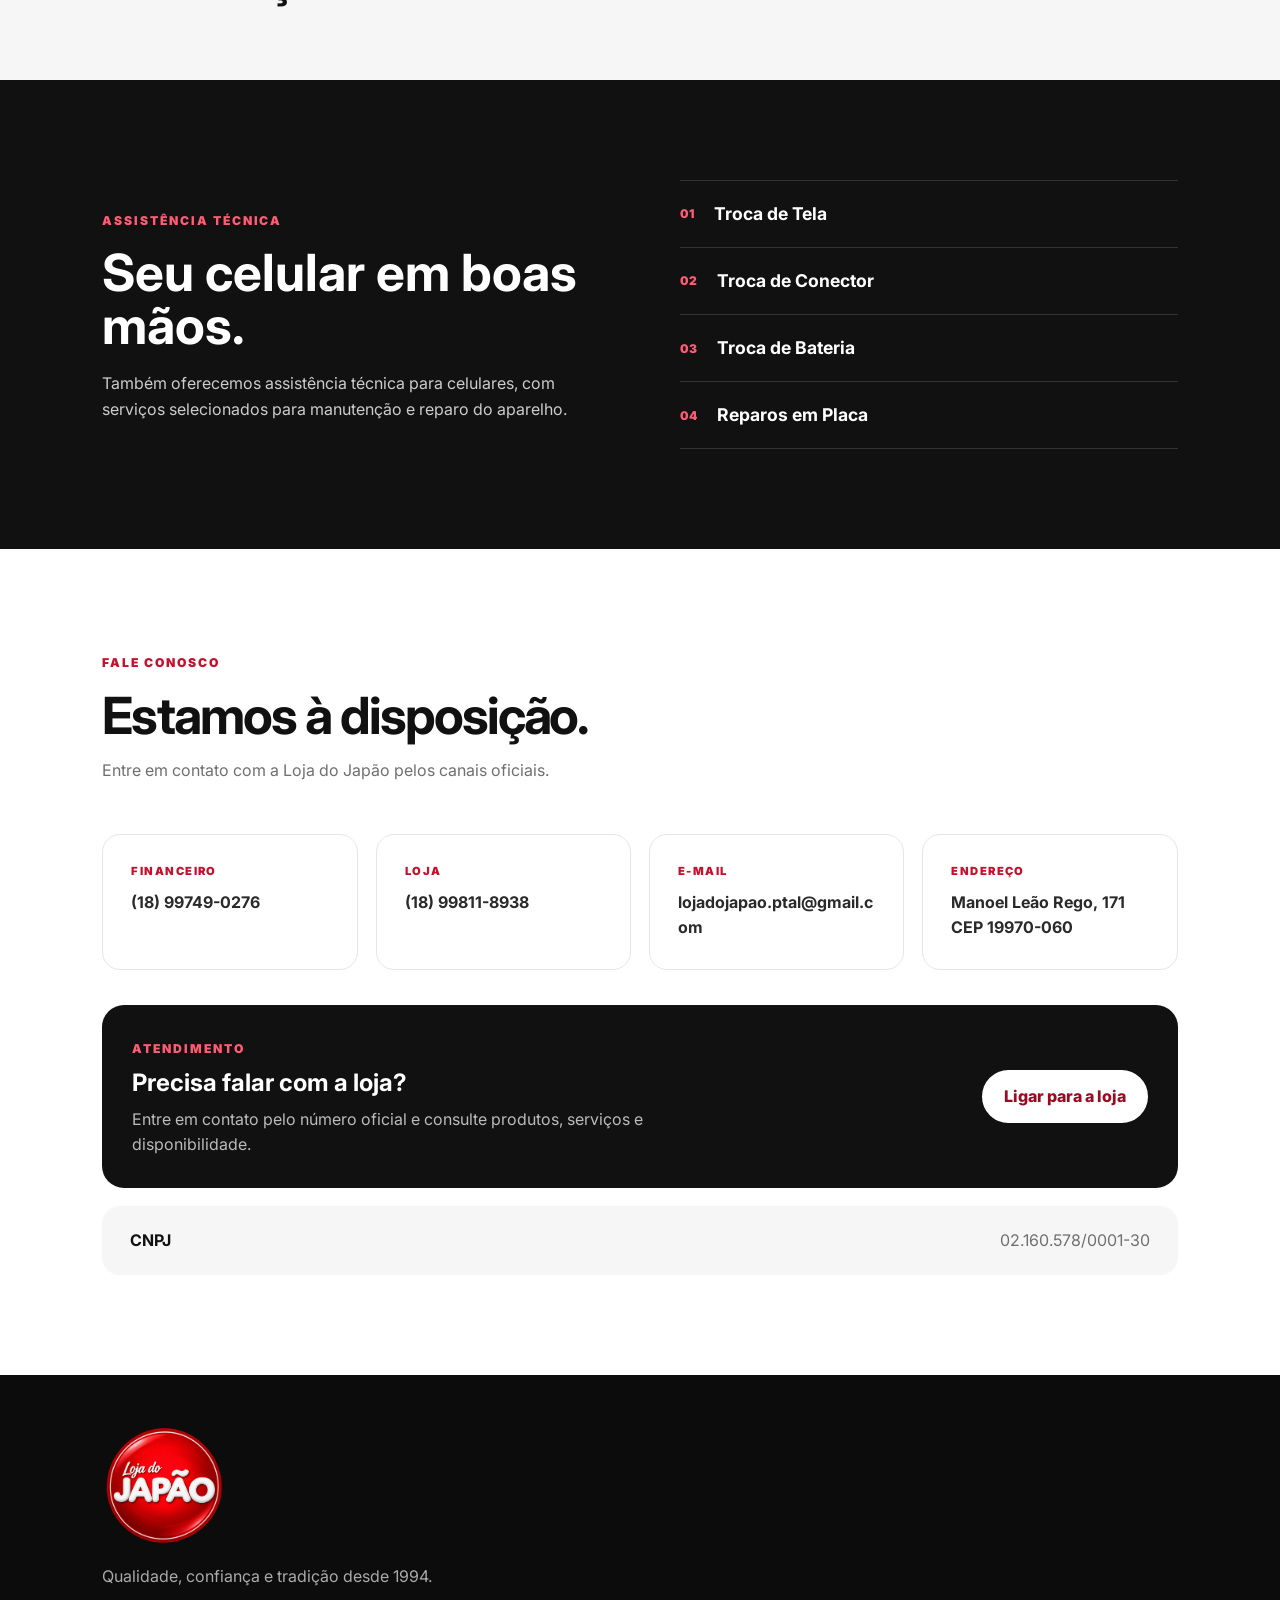
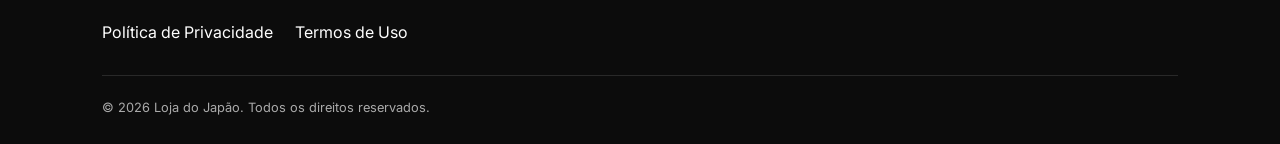
==== commit 30a12ccc: "produtos Editando novos produtos, e alterando a imagem dos antigos." ====
--- a/index.html
+++ b/index.html
@@ -120,7 +120,7 @@
 
     <section id="produtos" class="section products-section">
       <div class="section-heading centered">
-        <span class="eyebrow">O QUE OFERECEMOS</span>
+        <span class="eyebrow">O QUE OFERECEMOS?</span>
         <h2>Produtos para diferentes momentos</h2>
         <p>Conheça algumas das principais categorias da Loja do Japão.</p>
       </div>
@@ -128,7 +128,7 @@
       <div class="product-showcase">
         <article class="showcase-card showcase-large">
           <div class="showcase-image">
-            <img src="assets/produtos/iPhone-17-Pro-Max-Concept-Art-PNG.png" alt="Celulares disponíveis na Loja do Japão" loading="lazy">
+            <img src="assets/produtos/iphone-18-pro-max-bordo.webp" alt="Celulares disponíveis na Loja do Japão" loading="lazy">
           </div>
           <div class="showcase-copy">
             <span>TECNOLOGIA</span>
@@ -139,7 +139,7 @@
 
         <article class="showcase-card">
           <div class="showcase-image">
-            <img src="assets/produtos/perfume-stronger-with-you.png" alt="Perfume Stronger With You" loading="lazy">
+            <img src="assets/produtos/delina_larosee_75ml_1-m0shviifk1.webp" alt="Perfume Delina" loading="lazy">
           </div>
           <div class="showcase-copy">
             <span>PERFUMES</span>
@@ -150,7 +150,7 @@
 
         <article class="showcase-card">
           <div class="showcase-image">
-            <img src="assets/produtos/moto-eletrica-vermelha.png" alt="Moto elétrica vermelha" loading="lazy">
+            <img src="assets/produtos/Scooter-eletrica-Moto-Chefe-X12-1000W.png" alt="Moto elétrica azul" loading="lazy">
           </div>
           <div class="showcase-copy">
             <span>MOBILIDADE</span>
@@ -158,6 +158,35 @@
             <p>Modelos disponíveis sob consulta, unindo praticidade e mobilidade.</p>
           </div>
         </article>
+        <article class="showcase-card">
+          <div class="showcase-image">
+            <img src="assets/produtos/1xg.avif" alt="Partybox preta com leds" loading="lazy">
+          </div>
+          <div class="showcase-copy">
+            <span>EXPERIÊNCIA</span>
+            <h3>Caixas de Som</h3>
+            <p>Opções de caixas de som para diferentes ambientes e necessidades.</p>
+          </div>
+        </article>
+        <article class="showcase-card">
+          <div class="showcase-image">
+            <img src="assets/produtos/ps5-pro-1.png" alt="PS5 Pro Branco" loading="lazy">
+          </div>
+          <div class="showcase-copy">
+            <span>ENTRETERIMENTO</span>
+            <h3>Gaming</h3>
+            <p>Consoles e acessórios para transformar seus momentos de lazer em uma experiência ainda mais divertida.</p>
+          </div>
+        </article>
+          <article class="showcase-card">
+            <div class="showcase-image">
+              <img src="assets/produtos/c8bb584dae6fce9f8365bcbbbc2532af_middle.png" alt="Câmera de Segurança" loading="lazy">
+            </div>
+            <div class="showcase-copy">
+              <span>MONITORAMENTO</span>
+              <h3>Segurança</h3>
+              <p>Câmeras de segurança para ajudar no monitoramento de ambientes, trazendo mais praticidade e tranquilidade para o dia a dia.</p>
+            </div>
     </section>
 
     <section class="trust-section">
--- a/style.css
+++ b/style.css
@@ -357,5 +357,25 @@
 }
 
 .showcase-large .showcase-image img {
-  transform: scale(1.35);
+  transform: scale(.95);
+}
+
+.showcase-image img[src*="delina_larosee"] {
+  transform: scale(1.25);
+}
+
+.contact-item p {
+  font-weight: 700;
+}
+
+.showcase-image img[src*="ps5-pro-1"] {
+  transform: scale(1.19);
+}
+
+.showcase-image img[src*="c8bb584dae6fce9f8365bcbbbc2532af_middle"] {
+  transform: scale(1.0);
+}
+
+.showcase-image img[src*="1xg.avif"] {
+  transform: scale(1.20);
 }
